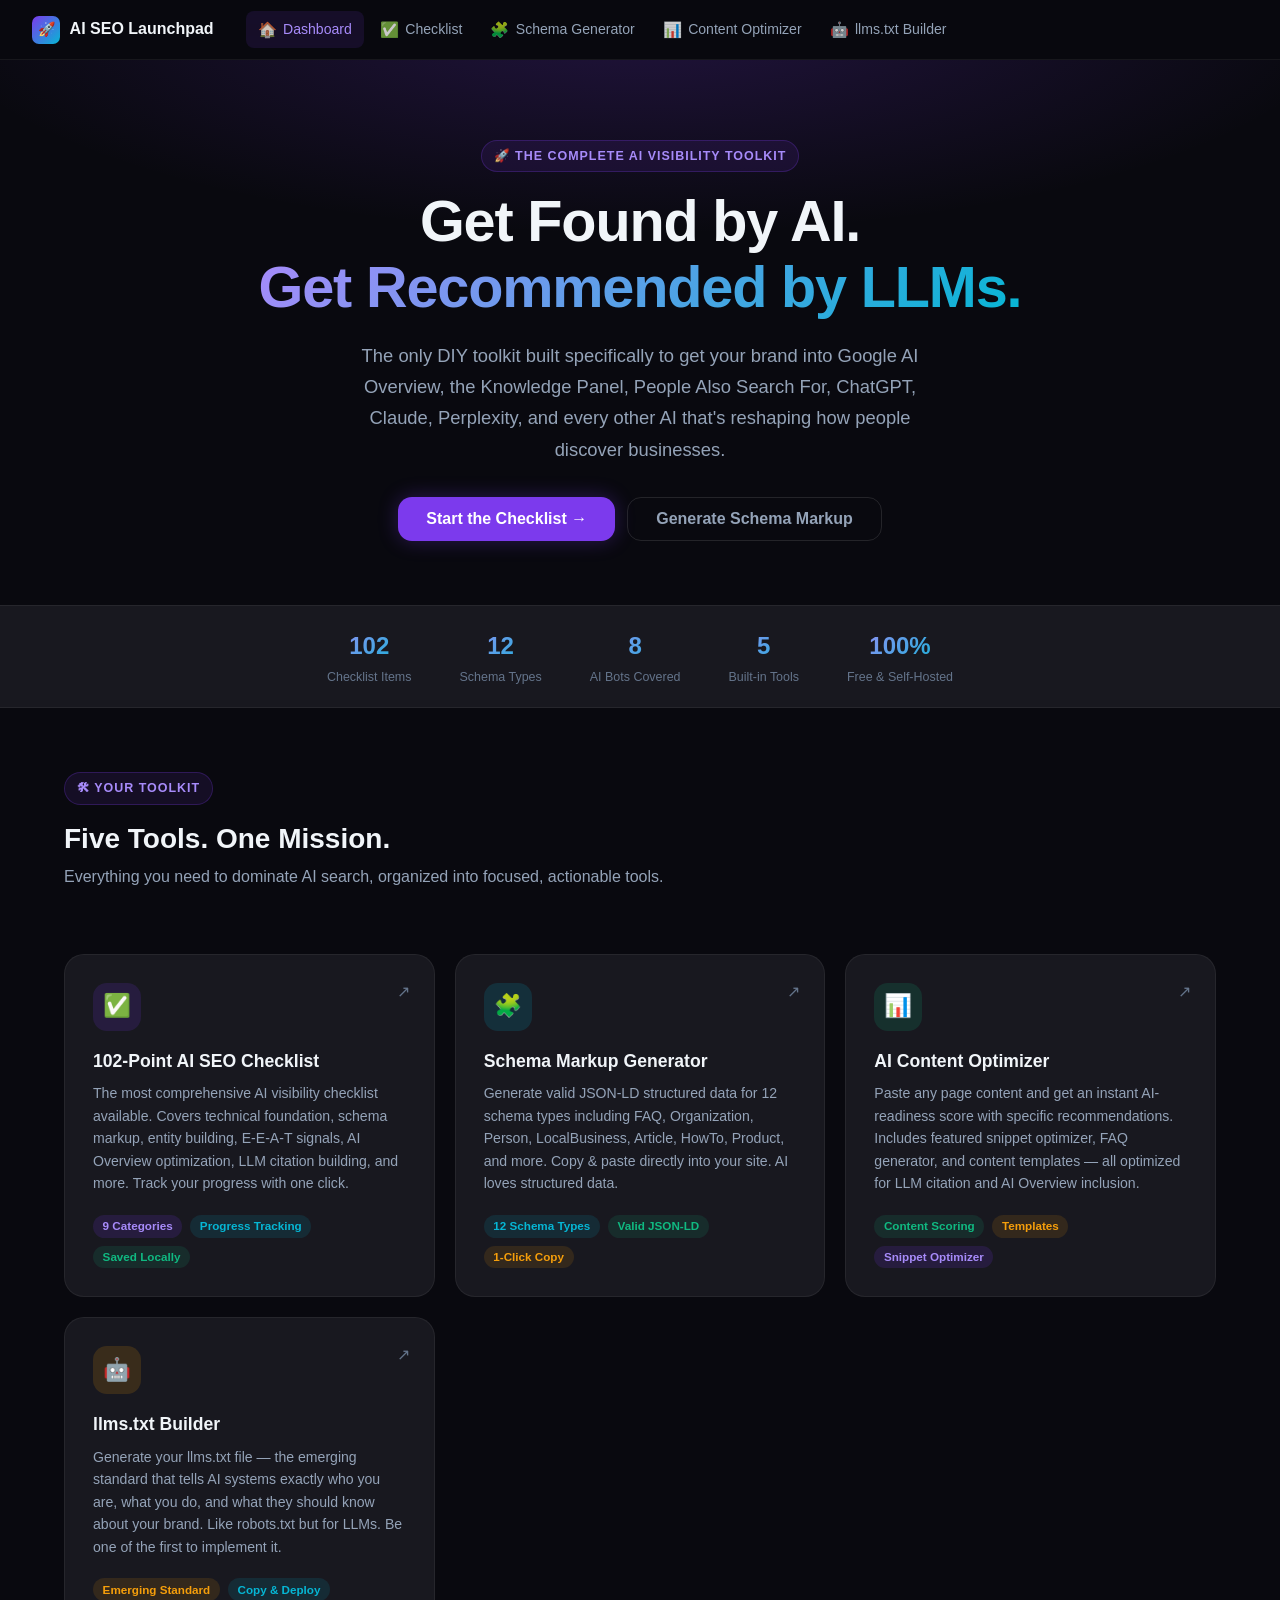
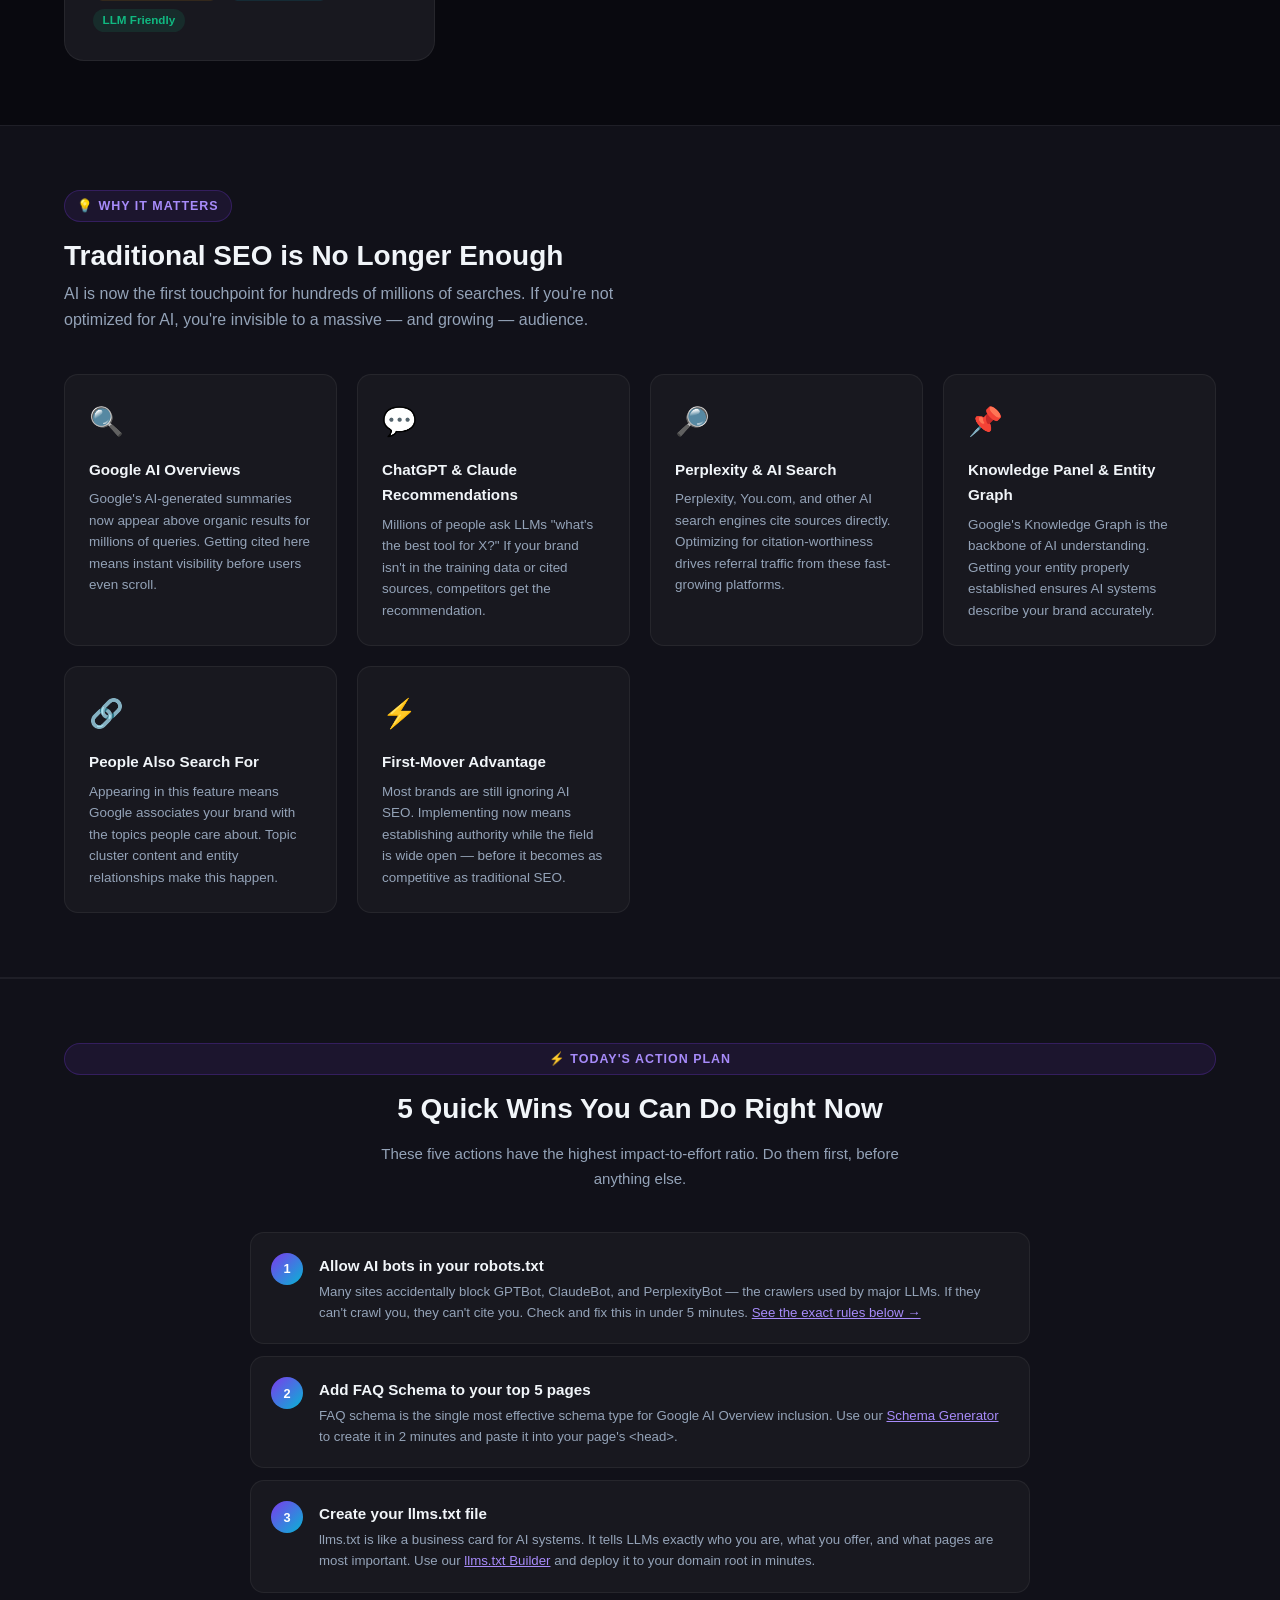
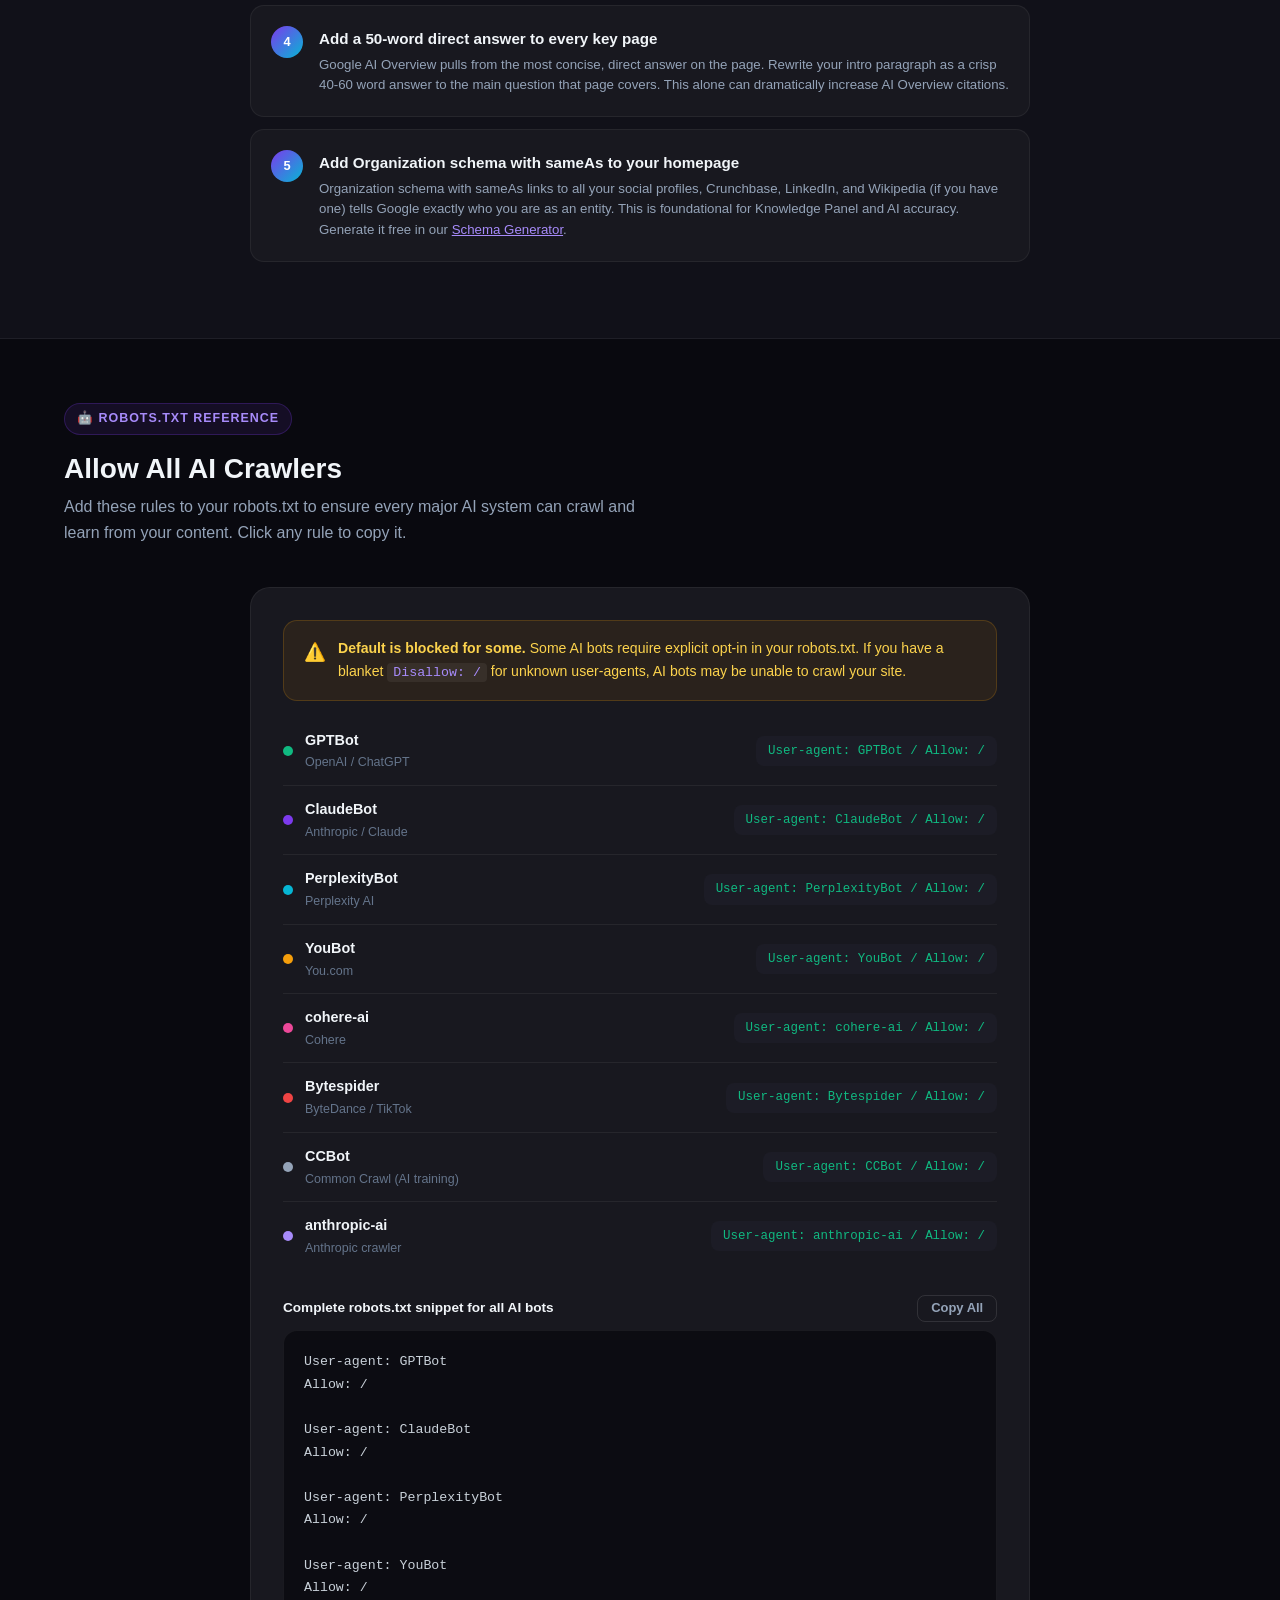
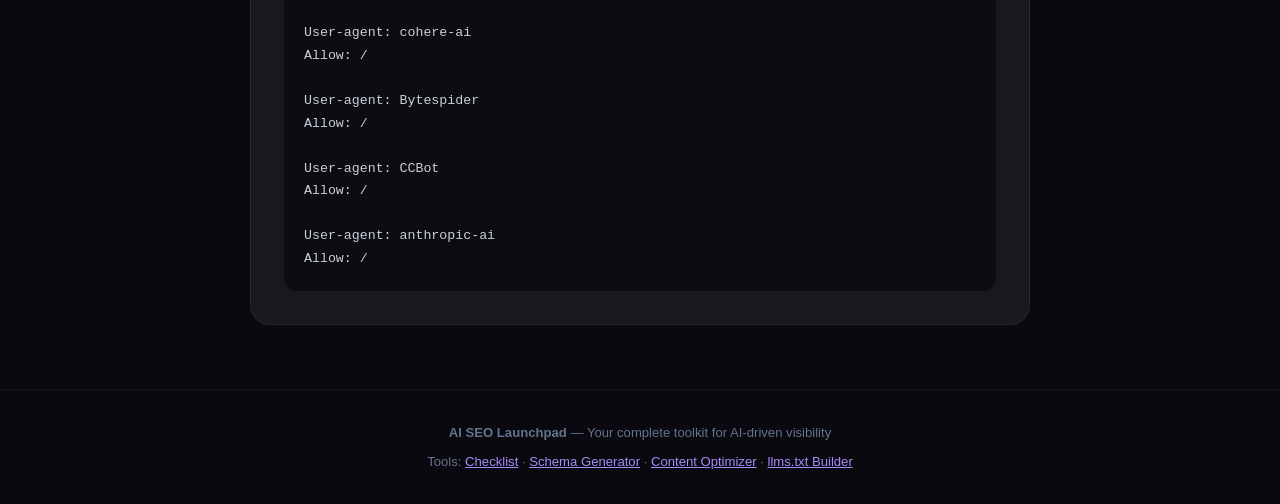
==== index.html @ 627148c7 "feat: build complete AI SEO Launchpad product Five self-contained tools for AI search visibility:  -" ====
<!DOCTYPE html>
<html lang="en">
<head>
<meta charset="UTF-8">
<meta name="viewport" content="width=device-width, initial-scale=1.0">
<title>AI SEO Launchpad — Get Found by AI. Get Recommended by LLMs.</title>
<meta name="description" content="The complete DIY toolkit to get found in Google AI Overview, Knowledge Panel, People Also Search For, and recommended by ChatGPT, Claude, Perplexity & more.">
<link rel="stylesheet" href="assets/css/style.css">
<style>
/* ── Hero ───────────────────────────────── */
.hero {
  padding: 5rem 0 4rem;
  position: relative;
  overflow: hidden;
}
.hero::before {
  content: '';
  position: absolute; inset: 0;
  background: radial-gradient(ellipse 80% 60% at 50% -10%, rgba(124,58,237,0.22) 0%, transparent 70%);
  pointer-events: none;
}
.hero-inner { position: relative; text-align: center; max-width: 860px; margin: 0 auto; }
.hero-title {
  font-size: clamp(2.2rem, 5vw, 3.6rem);
  font-weight: 800; line-height: 1.15;
  letter-spacing: -0.02em;
  margin-bottom: 1.2rem;
}
.hero-sub {
  font-size: 1.15rem; color: var(--text-3);
  max-width: 600px; margin: 0 auto 2rem;
  line-height: 1.7;
}
.hero-actions { display: flex; gap: 0.75rem; justify-content: center; flex-wrap: wrap; }

/* ── Stats bar ──────────────────────────── */
.stats-bar {
  background: var(--bg-3);
  border-top: 1px solid var(--border);
  border-bottom: 1px solid var(--border);
  padding: 1.25rem 0;
}
.stats-bar-inner {
  display: flex; align-items: center; justify-content: center;
  gap: 3rem; flex-wrap: wrap;
}
.stat-item { text-align: center; }
.stat-item-num {
  font-size: 1.5rem; font-weight: 700;
  background: linear-gradient(135deg, var(--primary-light), var(--cyan));
  -webkit-background-clip: text; -webkit-text-fill-color: transparent; background-clip: text;
}
.stat-item-label { font-size: 0.78rem; color: var(--text-4); margin-top: 0.1rem; }

/* ── Module cards ───────────────────────── */
.module-card {
  background: var(--bg-3);
  border: 1px solid var(--border);
  border-radius: var(--r-xl);
  padding: 1.75rem;
  text-decoration: none;
  color: inherit;
  display: flex; flex-direction: column;
  transition: var(--transition);
  position: relative; overflow: hidden;
}
.module-card::before {
  content: '';
  position: absolute; top: 0; left: 0; right: 0;
  height: 3px;
  background: var(--card-gradient, linear-gradient(90deg, var(--primary), var(--cyan)));
  opacity: 0;
  transition: var(--transition);
}
.module-card:hover { border-color: var(--border-2); box-shadow: var(--shadow-lg); transform: translateY(-3px); }
.module-card:hover::before { opacity: 1; }
.module-icon {
  width: 48px; height: 48px;
  border-radius: var(--r-lg);
  display: flex; align-items: center; justify-content: center;
  font-size: 1.4rem;
  margin-bottom: 1rem;
}
.module-title { font-size: 1.1rem; font-weight: 700; margin-bottom: 0.4rem; }
.module-desc { font-size: 0.88rem; color: var(--text-3); line-height: 1.6; flex: 1; }
.module-meta { display: flex; gap: 0.5rem; margin-top: 1.25rem; flex-wrap: wrap; }
.module-arrow {
  position: absolute; top: 1.5rem; right: 1.5rem;
  font-size: 1rem; color: var(--text-4);
  transition: var(--transition);
}
.module-card:hover .module-arrow { color: var(--primary-light); transform: translate(3px,-3px); }

/* ── Why AI SEO ─────────────────────────── */
.why-grid {
  display: grid;
  grid-template-columns: repeat(auto-fit, minmax(240px, 1fr));
  gap: 1.25rem;
  margin-top: 2rem;
}
.why-card {
  background: var(--bg-3);
  border: 1px solid var(--border);
  border-radius: var(--r-lg);
  padding: 1.5rem;
}
.why-icon { font-size: 1.75rem; margin-bottom: 0.75rem; }
.why-title { font-size: 0.95rem; font-weight: 700; margin-bottom: 0.4rem; }
.why-desc { font-size: 0.84rem; color: var(--text-3); line-height: 1.6; }

/* ── Quick wins ─────────────────────────── */
.quick-wins { background: var(--bg-2); border-top: 1px solid var(--border); border-bottom: 1px solid var(--border); padding: 4rem 0; }
.win-list { list-style: none; max-width: 780px; margin: 0 auto; }
.win-item {
  display: flex; align-items: flex-start; gap: 1rem;
  padding: 1.25rem;
  background: var(--bg-3);
  border: 1px solid var(--border);
  border-radius: var(--r-lg);
  margin-bottom: 0.75rem;
  transition: var(--transition);
}
.win-item:hover { border-color: var(--border-2); }
.win-num {
  width: 32px; height: 32px; flex-shrink: 0;
  background: linear-gradient(135deg, var(--primary), var(--cyan));
  border-radius: 50%;
  display: flex; align-items: center; justify-content: center;
  font-size: 0.8rem; font-weight: 700; color: #fff;
}
.win-title { font-size: 0.95rem; font-weight: 600; margin-bottom: 0.25rem; }
.win-desc { font-size: 0.83rem; color: var(--text-3); line-height: 1.55; }

/* ── AI Bots check ──────────────────────── */
.robots-check {
  background: var(--bg-3);
  border: 1px solid var(--border);
  border-radius: var(--r-xl);
  padding: 2rem;
  max-width: 780px; margin: 0 auto;
}
.bot-row {
  display: flex; align-items: center; justify-content: space-between;
  padding: 0.75rem 0;
  border-bottom: 1px solid var(--border);
  gap: 1rem; flex-wrap: wrap;
}
.bot-row:last-child { border-bottom: none; }
.bot-info { display: flex; align-items: center; gap: 0.75rem; }
.bot-dot { width: 10px; height: 10px; border-radius: 50%; flex-shrink: 0; }
.bot-name { font-size: 0.9rem; font-weight: 600; }
.bot-by   { font-size: 0.78rem; color: var(--text-4); }
.bot-rule {
  font-family: var(--mono); font-size: 0.78rem;
  background: var(--bg-input);
  padding: 0.3rem 0.75rem;
  border-radius: var(--r);
  color: var(--green);
  cursor: pointer;
  transition: var(--transition);
}
.bot-rule:hover { background: var(--bg-4); }
</style>
</head>
<body>

<!-- ── Nav ─────────────────────────────────── -->
<nav class="nav">
  <a href="index.html" class="nav-logo">
    <div class="nav-logo-icon">🚀</div>
    AI SEO Launchpad
  </a>
  <ul class="nav-links">
    <li><a href="index.html" class="active"><span class="icon">🏠</span> Dashboard</a></li>
    <li><a href="checklist.html"><span class="icon">✅</span> Checklist</a></li>
    <li><a href="schema-generator.html"><span class="icon">🧩</span> Schema Generator</a></li>
    <li><a href="content-optimizer.html"><span class="icon">📊</span> Content Optimizer</a></li>
    <li><a href="llms-txt.html"><span class="icon">🤖</span> llms.txt Builder</a></li>
  </ul>
</nav>

<!-- ── Hero ────────────────────────────────── -->
<section class="hero">
  <div class="container hero-inner">
    <div class="eyebrow">🚀 The Complete AI Visibility Toolkit</div>
    <h1 class="hero-title">
      Get Found by AI.<br>
      <span class="grad-text">Get Recommended by LLMs.</span>
    </h1>
    <p class="hero-sub">
      The only DIY toolkit built specifically to get your brand into Google AI Overview, the Knowledge Panel, People Also Search For, ChatGPT, Claude, Perplexity, and every other AI that's reshaping how people discover businesses.
    </p>
    <div class="hero-actions">
      <a href="checklist.html" class="btn btn-primary btn-lg">Start the Checklist →</a>
      <a href="schema-generator.html" class="btn btn-outline btn-lg">Generate Schema Markup</a>
    </div>
  </div>
</section>

<!-- ── Stats bar ────────────────────────────── -->
<div class="stats-bar">
  <div class="container stats-bar-inner">
    <div class="stat-item">
      <div class="stat-item-num">102</div>
      <div class="stat-item-label">Checklist Items</div>
    </div>
    <div class="stat-item">
      <div class="stat-item-num">12</div>
      <div class="stat-item-label">Schema Types</div>
    </div>
    <div class="stat-item">
      <div class="stat-item-num">8</div>
      <div class="stat-item-label">AI Bots Covered</div>
    </div>
    <div class="stat-item">
      <div class="stat-item-num">5</div>
      <div class="stat-item-label">Built-in Tools</div>
    </div>
    <div class="stat-item">
      <div class="stat-item-num">100%</div>
      <div class="stat-item-label">Free & Self-Hosted</div>
    </div>
  </div>
</div>

<!-- ── Tools Grid ───────────────────────────── -->
<section class="section">
  <div class="container">
    <div class="section-head">
      <div>
        <div class="eyebrow">🛠 Your Toolkit</div>
        <h2 class="section-title">Five Tools. One Mission.</h2>
        <p class="section-sub">Everything you need to dominate AI search, organized into focused, actionable tools.</p>
      </div>
    </div>

    <div class="card-grid" style="grid-template-columns: repeat(auto-fill, minmax(320px, 1fr));">

      <a href="checklist.html" class="module-card" style="--card-gradient: linear-gradient(90deg,#7c3aed,#06b6d4)">
        <span class="module-arrow">↗</span>
        <div class="module-icon" style="background:rgba(124,58,237,0.15)">✅</div>
        <div class="module-title">102-Point AI SEO Checklist</div>
        <div class="module-desc">The most comprehensive AI visibility checklist available. Covers technical foundation, schema markup, entity building, E-E-A-T signals, AI Overview optimization, LLM citation building, and more. Track your progress with one click.</div>
        <div class="module-meta">
          <span class="badge badge-purple">9 Categories</span>
          <span class="badge badge-cyan">Progress Tracking</span>
          <span class="badge badge-green">Saved Locally</span>
        </div>
      </a>

      <a href="schema-generator.html" class="module-card" style="--card-gradient: linear-gradient(90deg,#06b6d4,#10b981)">
        <span class="module-arrow">↗</span>
        <div class="module-icon" style="background:rgba(6,182,212,0.15)">🧩</div>
        <div class="module-title">Schema Markup Generator</div>
        <div class="module-desc">Generate valid JSON-LD structured data for 12 schema types including FAQ, Organization, Person, LocalBusiness, Article, HowTo, Product, and more. Copy & paste directly into your site. AI loves structured data.</div>
        <div class="module-meta">
          <span class="badge badge-cyan">12 Schema Types</span>
          <span class="badge badge-green">Valid JSON-LD</span>
          <span class="badge badge-amber">1-Click Copy</span>
        </div>
      </a>

      <a href="content-optimizer.html" class="module-card" style="--card-gradient: linear-gradient(90deg,#10b981,#f59e0b)">
        <span class="module-arrow">↗</span>
        <div class="module-icon" style="background:rgba(16,185,129,0.15)">📊</div>
        <div class="module-title">AI Content Optimizer</div>
        <div class="module-desc">Paste any page content and get an instant AI-readiness score with specific recommendations. Includes featured snippet optimizer, FAQ generator, and content templates — all optimized for LLM citation and AI Overview inclusion.</div>
        <div class="module-meta">
          <span class="badge badge-green">Content Scoring</span>
          <span class="badge badge-amber">Templates</span>
          <span class="badge badge-purple">Snippet Optimizer</span>
        </div>
      </a>

      <a href="llms-txt.html" class="module-card" style="--card-gradient: linear-gradient(90deg,#f59e0b,#ec4899)">
        <span class="module-arrow">↗</span>
        <div class="module-icon" style="background:rgba(245,158,11,0.15)">🤖</div>
        <div class="module-title">llms.txt Builder</div>
        <div class="module-desc">Generate your llms.txt file — the emerging standard that tells AI systems exactly who you are, what you do, and what they should know about your brand. Like robots.txt but for LLMs. Be one of the first to implement it.</div>
        <div class="module-meta">
          <span class="badge badge-amber">Emerging Standard</span>
          <span class="badge badge-cyan">Copy & Deploy</span>
          <span class="badge badge-green">LLM Friendly</span>
        </div>
      </a>

    </div>
  </div>
</section>

<!-- ── Why AI SEO ────────────────────────────── -->
<section class="section" style="background: var(--bg-2); border-top:1px solid var(--border); border-bottom:1px solid var(--border);">
  <div class="container">
    <div class="eyebrow">💡 Why It Matters</div>
    <h2 class="section-title">Traditional SEO is No Longer Enough</h2>
    <p class="section-sub">AI is now the first touchpoint for hundreds of millions of searches. If you're not optimized for AI, you're invisible to a massive — and growing — audience.</p>
    <div class="why-grid">
      <div class="why-card">
        <div class="why-icon">🔍</div>
        <div class="why-title">Google AI Overviews</div>
        <div class="why-desc">Google's AI-generated summaries now appear above organic results for millions of queries. Getting cited here means instant visibility before users even scroll.</div>
      </div>
      <div class="why-card">
        <div class="why-icon">💬</div>
        <div class="why-title">ChatGPT & Claude Recommendations</div>
        <div class="why-desc">Millions of people ask LLMs "what's the best tool for X?" If your brand isn't in the training data or cited sources, competitors get the recommendation.</div>
      </div>
      <div class="why-card">
        <div class="why-icon">🔎</div>
        <div class="why-title">Perplexity & AI Search</div>
        <div class="why-desc">Perplexity, You.com, and other AI search engines cite sources directly. Optimizing for citation-worthiness drives referral traffic from these fast-growing platforms.</div>
      </div>
      <div class="why-card">
        <div class="why-icon">📌</div>
        <div class="why-title">Knowledge Panel & Entity Graph</div>
        <div class="why-desc">Google's Knowledge Graph is the backbone of AI understanding. Getting your entity properly established ensures AI systems describe your brand accurately.</div>
      </div>
      <div class="why-card">
        <div class="why-icon">🔗</div>
        <div class="why-title">People Also Search For</div>
        <div class="why-desc">Appearing in this feature means Google associates your brand with the topics people care about. Topic cluster content and entity relationships make this happen.</div>
      </div>
      <div class="why-card">
        <div class="why-icon">⚡</div>
        <div class="why-title">First-Mover Advantage</div>
        <div class="why-desc">Most brands are still ignoring AI SEO. Implementing now means establishing authority while the field is wide open — before it becomes as competitive as traditional SEO.</div>
      </div>
    </div>
  </div>
</section>

<!-- ── Quick Wins ────────────────────────────── -->
<section class="quick-wins">
  <div class="container">
    <div class="eyebrow" style="display:block; text-align:center; margin:0 auto 1rem;">⚡ Today's Action Plan</div>
    <h2 class="section-title text-center mb-2">5 Quick Wins You Can Do Right Now</h2>
    <p class="text-muted text-center mb-3" style="max-width:540px;margin:0 auto 2.5rem;">These five actions have the highest impact-to-effort ratio. Do them first, before anything else.</p>
    <ul class="win-list">
      <li class="win-item">
        <div class="win-num">1</div>
        <div>
          <div class="win-title">Allow AI bots in your robots.txt</div>
          <div class="win-desc">Many sites accidentally block GPTBot, ClaudeBot, and PerplexityBot — the crawlers used by major LLMs. If they can't crawl you, they can't cite you. Check and fix this in under 5 minutes. <a href="#robots" style="color:var(--primary-light)">See the exact rules below →</a></div>
        </div>
      </li>
      <li class="win-item">
        <div class="win-num">2</div>
        <div>
          <div class="win-title">Add FAQ Schema to your top 5 pages</div>
          <div class="win-desc">FAQ schema is the single most effective schema type for Google AI Overview inclusion. Use our <a href="schema-generator.html" style="color:var(--primary-light)">Schema Generator</a> to create it in 2 minutes and paste it into your page's &lt;head&gt;.</div>
        </div>
      </li>
      <li class="win-item">
        <div class="win-num">3</div>
        <div>
          <div class="win-title">Create your llms.txt file</div>
          <div class="win-desc">llms.txt is like a business card for AI systems. It tells LLMs exactly who you are, what you offer, and what pages are most important. Use our <a href="llms-txt.html" style="color:var(--primary-light)">llms.txt Builder</a> and deploy it to your domain root in minutes.</div>
        </div>
      </li>
      <li class="win-item">
        <div class="win-num">4</div>
        <div>
          <div class="win-title">Add a 50-word direct answer to every key page</div>
          <div class="win-desc">Google AI Overview pulls from the most concise, direct answer on the page. Rewrite your intro paragraph as a crisp 40-60 word answer to the main question that page covers. This alone can dramatically increase AI Overview citations.</div>
        </div>
      </li>
      <li class="win-item">
        <div class="win-num">5</div>
        <div>
          <div class="win-title">Add Organization schema with sameAs to your homepage</div>
          <div class="win-desc">Organization schema with sameAs links to all your social profiles, Crunchbase, LinkedIn, and Wikipedia (if you have one) tells Google exactly who you are as an entity. This is foundational for Knowledge Panel and AI accuracy. Generate it free in our <a href="schema-generator.html" style="color:var(--primary-light)">Schema Generator</a>.</div>
        </div>
      </li>
    </ul>
  </div>
</section>

<!-- ── AI Bot Reference ──────────────────────── -->
<section class="section" id="robots">
  <div class="container">
    <div class="eyebrow">🤖 robots.txt Reference</div>
    <h2 class="section-title">Allow All AI Crawlers</h2>
    <p class="section-sub">Add these rules to your robots.txt to ensure every major AI system can crawl and learn from your content. Click any rule to copy it.</p>

    <div class="robots-check">
      <div class="alert alert-warn">
        <div class="alert-icon">⚠️</div>
        <div><strong>Default is blocked for some.</strong> Some AI bots require explicit opt-in in your robots.txt. If you have a blanket <code>Disallow: /</code> for unknown user-agents, AI bots may be unable to crawl your site.</div>
      </div>

      <div id="botList">
        <!-- populated by JS -->
      </div>

      <div class="mt-3">
        <div class="flex-between mb-1">
          <span class="text-sm bold">Complete robots.txt snippet for all AI bots</span>
          <button class="btn btn-sm btn-outline copy-btn" onclick="copyRobots(this)">Copy All</button>
        </div>
        <pre id="robotsSnippet"></pre>
      </div>
    </div>
  </div>
</section>

<!-- ── Footer ────────────────────────────────── -->
<footer class="footer">
  <div class="container">
    <p class="mb-1"><strong>AI SEO Launchpad</strong> — Your complete toolkit for AI-driven visibility</p>
    <p>Tools: <a href="checklist.html" style="color:var(--primary-light)">Checklist</a> · <a href="schema-generator.html" style="color:var(--primary-light)">Schema Generator</a> · <a href="content-optimizer.html" style="color:var(--primary-light)">Content Optimizer</a> · <a href="llms-txt.html" style="color:var(--primary-light)">llms.txt Builder</a></p>
  </div>
</footer>

<script src="assets/js/app.js"></script>
<script>
const AI_BOTS = [
  { name: 'GPTBot',        by: 'OpenAI / ChatGPT',   color: '#10b981', agent: 'GPTBot' },
  { name: 'ClaudeBot',     by: 'Anthropic / Claude',  color: '#7c3aed', agent: 'ClaudeBot' },
  { name: 'PerplexityBot', by: 'Perplexity AI',       color: '#06b6d4', agent: 'PerplexityBot' },
  { name: 'YouBot',        by: 'You.com',             color: '#f59e0b', agent: 'YouBot' },
  { name: 'cohere-ai',     by: 'Cohere',              color: '#ec4899', agent: 'cohere-ai' },
  { name: 'Bytespider',    by: 'ByteDance / TikTok',  color: '#ef4444', agent: 'Bytespider' },
  { name: 'CCBot',         by: 'Common Crawl (AI training)', color: '#94a3b8', agent: 'CCBot' },
  { name: 'anthropic-ai',  by: 'Anthropic crawler',   color: '#a78bfa', agent: 'anthropic-ai' },
];

const list = document.getElementById('botList');
const snippet = document.getElementById('robotsSnippet');
let snippetText = '';

AI_BOTS.forEach(b => {
  const rule = `User-agent: ${b.agent}\nAllow: /`;
  snippetText += rule + '\n\n';
  const row = document.createElement('div');
  row.className = 'bot-row';
  row.innerHTML = `
    <div class="bot-info">
      <div class="bot-dot" style="background:${b.color}"></div>
      <div>
        <div class="bot-name">${b.name}</div>
        <div class="bot-by">${b.by}</div>
      </div>
    </div>
    <div class="bot-rule" onclick="copyText('${rule}', this)" title="Click to copy">User-agent: ${b.agent} / Allow: /</div>
  `;
  list.appendChild(row);
});

snippet.textContent = snippetText.trim();

function copyRobots(btn) {
  copyText(snippetText.trim(), btn);
}
</script>
</body>
</html>
---- assets/css/style.css ----
/* ============================================
   AI SEO Launchpad — Shared Styles
   ============================================ */

:root {
  --bg:          #09090f;
  --bg-2:        #111119;
  --bg-3:        #18181f;
  --bg-4:        #22222e;
  --bg-input:    #1c1c26;
  --border:      rgba(255,255,255,0.06);
  --border-2:    rgba(255,255,255,0.11);
  --border-act:  rgba(124,58,237,0.55);

  --primary:       #7c3aed;
  --primary-h:     #6d28d9;
  --primary-light: #a78bfa;
  --primary-glow:  rgba(124,58,237,0.18);

  --cyan:      #06b6d4;
  --cyan-h:    #0891b2;
  --green:     #10b981;
  --green-h:   #059669;
  --amber:     #f59e0b;
  --amber-h:   #d97706;
  --red:       #ef4444;
  --red-h:     #dc2626;
  --pink:      #ec4899;

  --text:   #f1f5f9;
  --text-2: #cbd5e1;
  --text-3: #94a3b8;
  --text-4: #64748b;

  --font: -apple-system, BlinkMacSystemFont, 'Segoe UI', Roboto, 'Helvetica Neue', Arial, sans-serif;
  --mono: 'SF Mono', 'Fira Code', 'Cascadia Code', Consolas, monospace;

  --r:    8px;
  --r-lg: 14px;
  --r-xl: 20px;

  --shadow:      0 4px 20px rgba(0,0,0,0.55);
  --shadow-lg:   0 8px 40px rgba(0,0,0,0.7);
  --glow:        0 0 40px rgba(124,58,237,0.12);
  --glow-cyan:   0 0 40px rgba(6,182,212,0.12);

  --transition: 0.18s ease;
  --nav-h: 60px;
}

*, *::before, *::after { box-sizing: border-box; margin: 0; padding: 0; }
html { scroll-behavior: smooth; -webkit-text-size-adjust: 100%; }

body {
  font-family: var(--font);
  background: var(--bg);
  color: var(--text);
  line-height: 1.65;
  font-size: 15px;
  min-height: 100vh;
  -webkit-font-smoothing: antialiased;
  -moz-osx-font-smoothing: grayscale;
}

/* ── Nav ─────────────────────────────────── */
.nav {
  position: sticky; top: 0; z-index: 100;
  height: var(--nav-h);
  background: rgba(9,9,15,0.92);
  backdrop-filter: blur(16px);
  border-bottom: 1px solid var(--border);
  display: flex; align-items: center;
  padding: 0 2rem;
  gap: 2rem;
}
.nav-logo {
  display: flex; align-items: center; gap: 0.6rem;
  font-weight: 700; font-size: 1rem; color: var(--text);
  text-decoration: none; flex-shrink: 0;
}
.nav-logo-icon {
  width: 28px; height: 28px;
  background: linear-gradient(135deg, var(--primary), var(--cyan));
  border-radius: 7px;
  display: flex; align-items: center; justify-content: center;
  font-size: 14px;
}
.nav-links {
  display: flex; gap: 0.25rem; align-items: center;
  list-style: none; flex: 1;
}
.nav-links a {
  display: flex; align-items: center; gap: 0.4rem;
  padding: 0.35rem 0.75rem;
  border-radius: var(--r);
  color: var(--text-3);
  text-decoration: none;
  font-size: 0.88rem; font-weight: 500;
  transition: var(--transition);
  white-space: nowrap;
}
.nav-links a:hover { color: var(--text); background: var(--bg-3); }
.nav-links a.active { color: var(--primary-light); background: rgba(124,58,237,0.12); }
.nav-links .icon { font-size: 0.95rem; opacity: 0.8; }

/* ── Container ───────────────────────────── */
.container { max-width: 1200px; margin: 0 auto; padding: 0 1.5rem; }
.container-sm { max-width: 860px; margin: 0 auto; padding: 0 1.5rem; }

/* ── Section ─────────────────────────────── */
.section { padding: 4rem 0; }
.section-sm { padding: 2rem 0; }
.section-title {
  font-size: 1.75rem; font-weight: 700; line-height: 1.25;
  margin-bottom: 0.5rem;
}
.section-sub {
  color: var(--text-3); font-size: 1rem;
  max-width: 600px;
  margin-bottom: 2.5rem;
}
.eyebrow {
  display: inline-flex; align-items: center; gap: 0.5rem;
  font-size: 0.78rem; font-weight: 600; letter-spacing: 0.08em;
  text-transform: uppercase;
  color: var(--primary-light);
  background: rgba(124,58,237,0.1);
  border: 1px solid rgba(124,58,237,0.25);
  padding: 0.3rem 0.75rem; border-radius: 100px;
  margin-bottom: 1rem;
}

/* ── Cards ───────────────────────────────── */
.card {
  background: var(--bg-3);
  border: 1px solid var(--border);
  border-radius: var(--r-lg);
  padding: 1.5rem;
  transition: var(--transition);
}
.card:hover { border-color: var(--border-2); box-shadow: var(--shadow); }
.card-grid {
  display: grid;
  grid-template-columns: repeat(auto-fill, minmax(280px, 1fr));
  gap: 1.25rem;
}

/* ── Buttons ─────────────────────────────── */
.btn {
  display: inline-flex; align-items: center; justify-content: center;
  gap: 0.5rem;
  padding: 0.6rem 1.25rem;
  border-radius: var(--r); border: none; cursor: pointer;
  font-family: var(--font); font-size: 0.88rem; font-weight: 600;
  text-decoration: none; white-space: nowrap;
  transition: var(--transition);
  line-height: 1;
}
.btn-primary {
  background: var(--primary);
  color: #fff;
  box-shadow: 0 0 20px rgba(124,58,237,0.3);
}
.btn-primary:hover { background: var(--primary-h); transform: translateY(-1px); }
.btn-cyan {
  background: var(--cyan);
  color: #fff;
  box-shadow: 0 0 20px rgba(6,182,212,0.25);
}
.btn-cyan:hover { background: var(--cyan-h); transform: translateY(-1px); }
.btn-outline {
  background: transparent;
  color: var(--text-3);
  border: 1px solid var(--border-2);
}
.btn-outline:hover { color: var(--text); border-color: var(--border-2); background: var(--bg-4); }
.btn-ghost { background: transparent; color: var(--text-3); padding: 0.5rem 0.75rem; }
.btn-ghost:hover { color: var(--text); background: var(--bg-3); }
.btn-sm { padding: 0.4rem 0.8rem; font-size: 0.81rem; }
.btn-lg { padding: 0.8rem 1.75rem; font-size: 1rem; border-radius: var(--r-lg); }
.btn-block { width: 100%; }

/* ── Badges ──────────────────────────────── */
.badge {
  display: inline-flex; align-items: center;
  padding: 0.2rem 0.6rem;
  border-radius: 100px;
  font-size: 0.73rem; font-weight: 600;
  line-height: 1.4;
}
.badge-purple { background: rgba(124,58,237,0.15); color: var(--primary-light); }
.badge-cyan   { background: rgba(6,182,212,0.12);  color: var(--cyan); }
.badge-green  { background: rgba(16,185,129,0.12); color: var(--green); }
.badge-amber  { background: rgba(245,158,11,0.12); color: var(--amber); }
.badge-red    { background: rgba(239,68,68,0.12);  color: var(--red); }
.badge-gray   { background: rgba(255,255,255,0.06); color: var(--text-3); }

/* ── Form elements ───────────────────────── */
label {
  display: block;
  font-size: 0.84rem; font-weight: 500;
  color: var(--text-2);
  margin-bottom: 0.4rem;
}
input[type="text"],
input[type="url"],
input[type="email"],
input[type="number"],
textarea,
select {
  width: 100%;
  background: var(--bg-input);
  border: 1px solid var(--border);
  border-radius: var(--r);
  padding: 0.6rem 0.85rem;
  color: var(--text);
  font-family: var(--font);
  font-size: 0.9rem;
  transition: var(--transition);
  outline: none;
  resize: vertical;
}
input:focus, textarea:focus, select:focus {
  border-color: var(--primary);
  box-shadow: 0 0 0 3px var(--primary-glow);
}
input::placeholder, textarea::placeholder { color: var(--text-4); }
select option { background: var(--bg-4); color: var(--text); }
.field { margin-bottom: 1rem; }
.field-row { display: grid; grid-template-columns: 1fr 1fr; gap: 1rem; }
.hint { font-size: 0.78rem; color: var(--text-4); margin-top: 0.3rem; }

/* ── Code blocks ─────────────────────────── */
pre, code {
  font-family: var(--mono);
  font-size: 0.83rem;
}
pre {
  background: #0c0c12;
  border: 1px solid var(--border);
  border-radius: var(--r-lg);
  padding: 1.25rem;
  overflow: auto;
  color: #c9d1d9;
  line-height: 1.7;
  tab-size: 2;
}
code {
  background: rgba(255,255,255,0.06);
  padding: 0.15em 0.45em;
  border-radius: 4px;
  color: var(--primary-light);
}

/* ── Progress bar ────────────────────────── */
.progress-wrap {
  background: var(--bg-4);
  border-radius: 100px;
  height: 8px; overflow: hidden;
}
.progress-fill {
  height: 100%;
  border-radius: 100px;
  background: linear-gradient(90deg, var(--primary), var(--cyan));
  transition: width 0.4s ease;
}

/* ── Divider ─────────────────────────────── */
.divider {
  border: none;
  border-top: 1px solid var(--border);
  margin: 2rem 0;
}

/* ── Tabs ────────────────────────────────── */
.tabs {
  display: flex; gap: 0.25rem;
  border-bottom: 1px solid var(--border);
  overflow-x: auto;
  margin-bottom: 2rem;
  padding-bottom: 0;
  scrollbar-width: none;
}
.tabs::-webkit-scrollbar { display: none; }
.tab-btn {
  display: flex; align-items: center; gap: 0.45rem;
  padding: 0.7rem 1rem;
  border: none; background: transparent; cursor: pointer;
  font-family: var(--font); font-size: 0.88rem; font-weight: 500;
  color: var(--text-3);
  border-bottom: 2px solid transparent;
  white-space: nowrap;
  transition: var(--transition);
  margin-bottom: -1px;
}
.tab-btn:hover { color: var(--text); }
.tab-btn.active {
  color: var(--primary-light);
  border-bottom-color: var(--primary);
}
.tab-panel { display: none; }
.tab-panel.active { display: block; }

/* ── Alert / Notice ──────────────────────── */
.alert {
  display: flex; gap: 0.75rem; align-items: flex-start;
  padding: 1rem 1.25rem;
  border-radius: var(--r-lg);
  font-size: 0.88rem;
  margin-bottom: 1rem;
}
.alert-icon { font-size: 1.1rem; flex-shrink: 0; margin-top: 1px; }
.alert-info    { background: rgba(6,182,212,0.08);  border: 1px solid rgba(6,182,212,0.2);  color: #67e8f9; }
.alert-success { background: rgba(16,185,129,0.08); border: 1px solid rgba(16,185,129,0.2); color: #6ee7b7; }
.alert-warn    { background: rgba(245,158,11,0.08); border: 1px solid rgba(245,158,11,0.2); color: #fcd34d; }

/* ── Util ────────────────────────────────── */
.flex { display: flex; }
.flex-center { display: flex; align-items: center; }
.flex-between { display: flex; align-items: center; justify-content: space-between; }
.gap-1 { gap: 0.5rem; }
.gap-2 { gap: 1rem; }
.gap-3 { gap: 1.5rem; }
.mt-1 { margin-top: 0.5rem; }
.mt-2 { margin-top: 1rem; }
.mt-3 { margin-top: 1.5rem; }
.mb-1 { margin-bottom: 0.5rem; }
.mb-2 { margin-bottom: 1rem; }
.mb-3 { margin-bottom: 1.5rem; }
.text-center { text-align: center; }
.text-muted { color: var(--text-3); }
.text-sm { font-size: 0.85rem; }
.text-xs { font-size: 0.78rem; }
.font-mono { font-family: var(--mono); }
.bold { font-weight: 600; }
.w-full { width: 100%; }
.hidden { display: none !important; }

/* ── Copy button feedback ────────────────── */
.copy-btn.copied { background: var(--green); color: #fff; }

/* ── Gradient text ───────────────────────── */
.grad-text {
  background: linear-gradient(135deg, var(--primary-light), var(--cyan));
  -webkit-background-clip: text;
  -webkit-text-fill-color: transparent;
  background-clip: text;
}

/* ── Footer ──────────────────────────────── */
.footer {
  border-top: 1px solid var(--border);
  padding: 2rem 0;
  text-align: center;
  color: var(--text-4);
  font-size: 0.82rem;
}

/* ── Responsive ──────────────────────────── */
@media (max-width: 768px) {
  .nav { padding: 0 1rem; gap: 0.75rem; }
  .nav-links { display: none; }
  .container, .container-sm { padding: 0 1rem; }
  .section { padding: 2.5rem 0; }
  .section-title { font-size: 1.4rem; }
  .card-grid { grid-template-columns: 1fr; }
  .field-row { grid-template-columns: 1fr; }
  .tabs { gap: 0; }
  .tab-btn { padding: 0.6rem 0.75rem; font-size: 0.82rem; }
}

/* ── Checkbox style ──────────────────────── */
.check-item {
  display: flex; align-items: flex-start; gap: 0.85rem;
  padding: 0.9rem 1rem;
  border-radius: var(--r);
  border: 1px solid var(--border);
  background: var(--bg-3);
  transition: var(--transition);
  cursor: pointer;
  margin-bottom: 0.5rem;
}
.check-item:hover { border-color: var(--border-2); background: var(--bg-4); }
.check-item.done { opacity: 0.55; }
.check-item.done .check-title { text-decoration: line-through; }

.check-box {
  width: 18px; height: 18px;
  border: 2px solid var(--border-2);
  border-radius: 5px;
  flex-shrink: 0;
  margin-top: 2px;
  display: flex; align-items: center; justify-content: center;
  transition: var(--transition);
  cursor: pointer;
}
.check-item.done .check-box {
  background: var(--green);
  border-color: var(--green);
  color: #fff;
}
.check-title { font-size: 0.9rem; font-weight: 600; color: var(--text); line-height: 1.3; }
.check-desc { font-size: 0.8rem; color: var(--text-3); margin-top: 0.2rem; line-height: 1.5; }
.check-meta { display: flex; gap: 0.4rem; flex-wrap: wrap; margin-top: 0.4rem; }

/* ── Score gauge ─────────────────────────── */
.score-circle {
  width: 120px; height: 120px;
  border-radius: 50%;
  background: conic-gradient(var(--primary) 0%, var(--cyan) var(--score-pct, 0%), var(--bg-4) var(--score-pct, 0%));
  display: flex; align-items: center; justify-content: center;
  position: relative;
}
.score-inner {
  width: 86px; height: 86px;
  background: var(--bg-3);
  border-radius: 50%;
  display: flex; flex-direction: column; align-items: center; justify-content: center;
}
.score-num { font-size: 1.6rem; font-weight: 700; line-height: 1; }
.score-label { font-size: 0.65rem; color: var(--text-4); font-weight: 500; }

/* ── Tag list ────────────────────────────── */
.tag-list { display: flex; flex-wrap: wrap; gap: 0.4rem; }
.tag {
  display: inline-flex; align-items: center;
  padding: 0.22rem 0.65rem;
  background: var(--bg-4);
  border: 1px solid var(--border);
  border-radius: 100px;
  font-size: 0.78rem; color: var(--text-3);
}

/* ── Stat blocks ─────────────────────────── */
.stat-grid {
  display: grid;
  grid-template-columns: repeat(auto-fit, minmax(140px, 1fr));
  gap: 1rem;
}
.stat-card {
  background: var(--bg-3);
  border: 1px solid var(--border);
  border-radius: var(--r-lg);
  padding: 1.25rem;
  text-align: center;
}
.stat-num { font-size: 2rem; font-weight: 700; line-height: 1; }
.stat-desc { font-size: 0.8rem; color: var(--text-3); margin-top: 0.25rem; }

/* ── Section header with action ──────────── */
.section-head {
  display: flex; align-items: flex-end; justify-content: space-between;
  margin-bottom: 1.5rem; gap: 1rem;
}
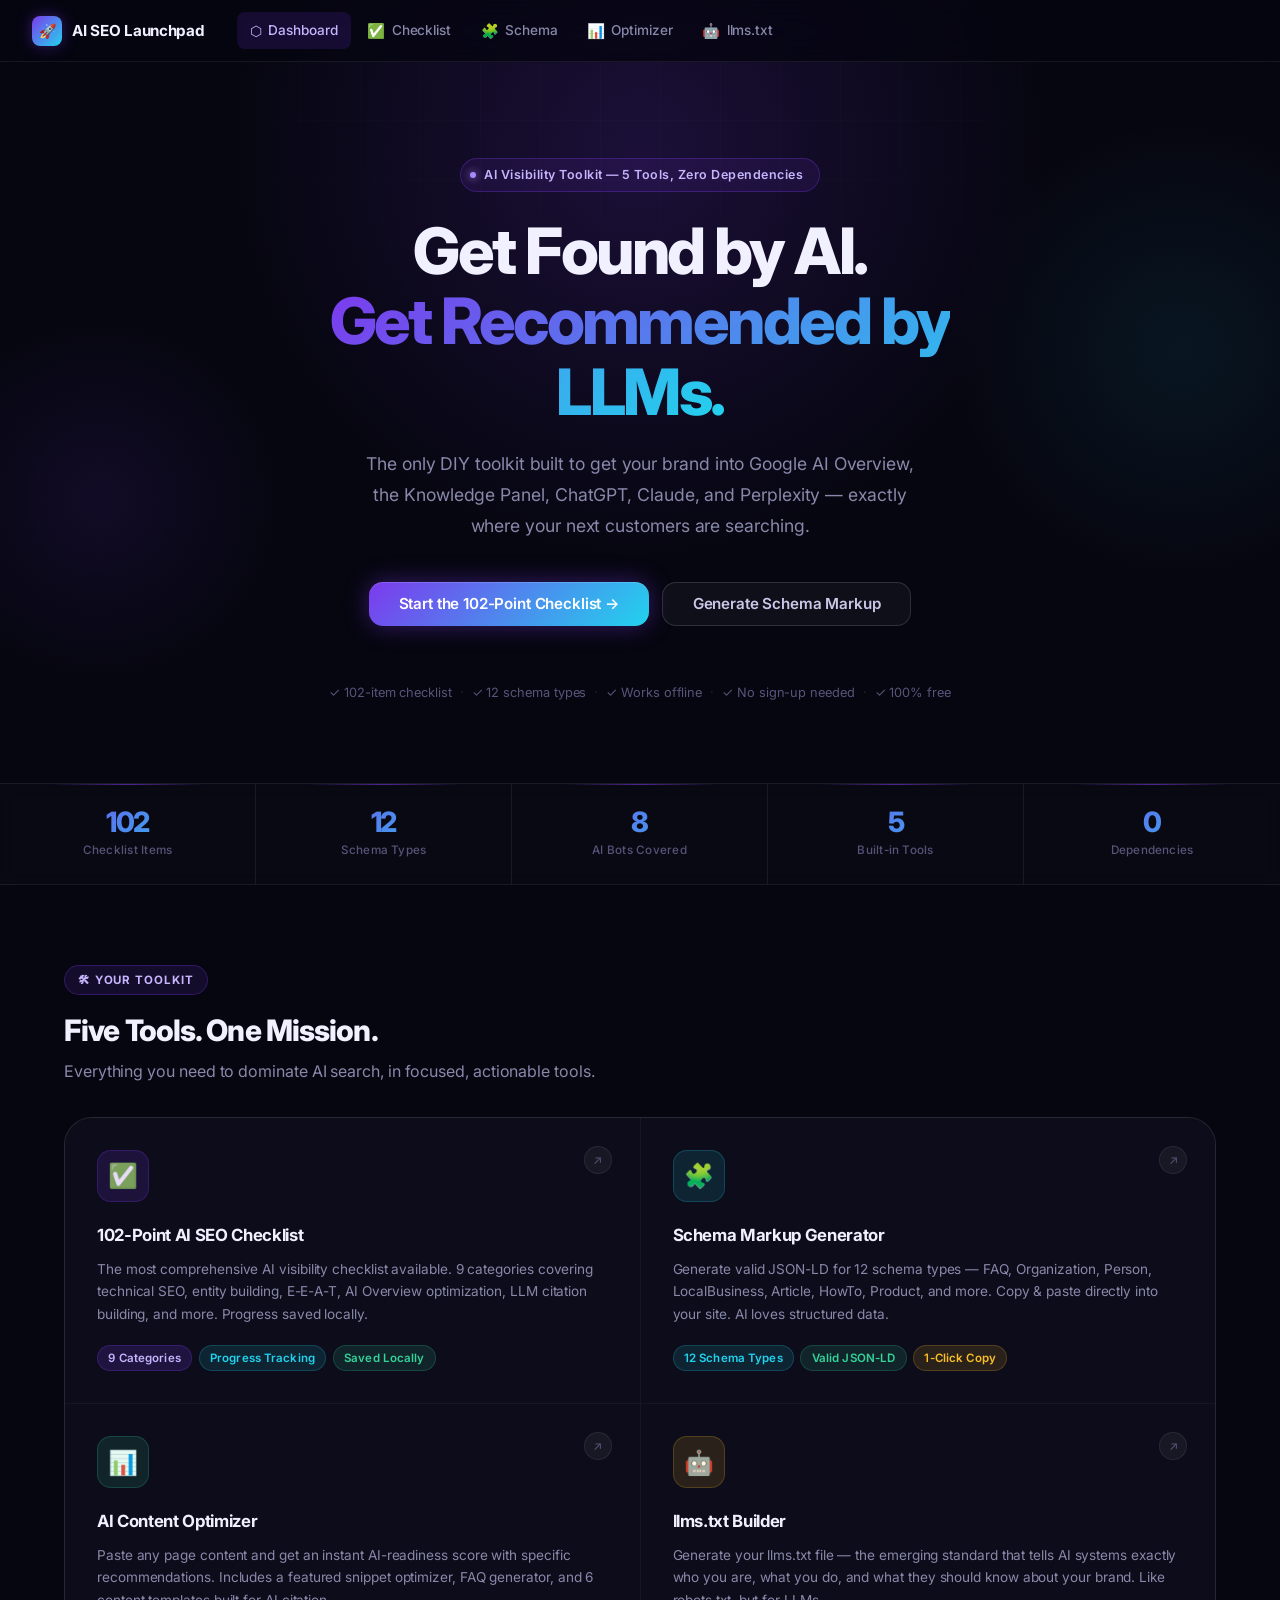
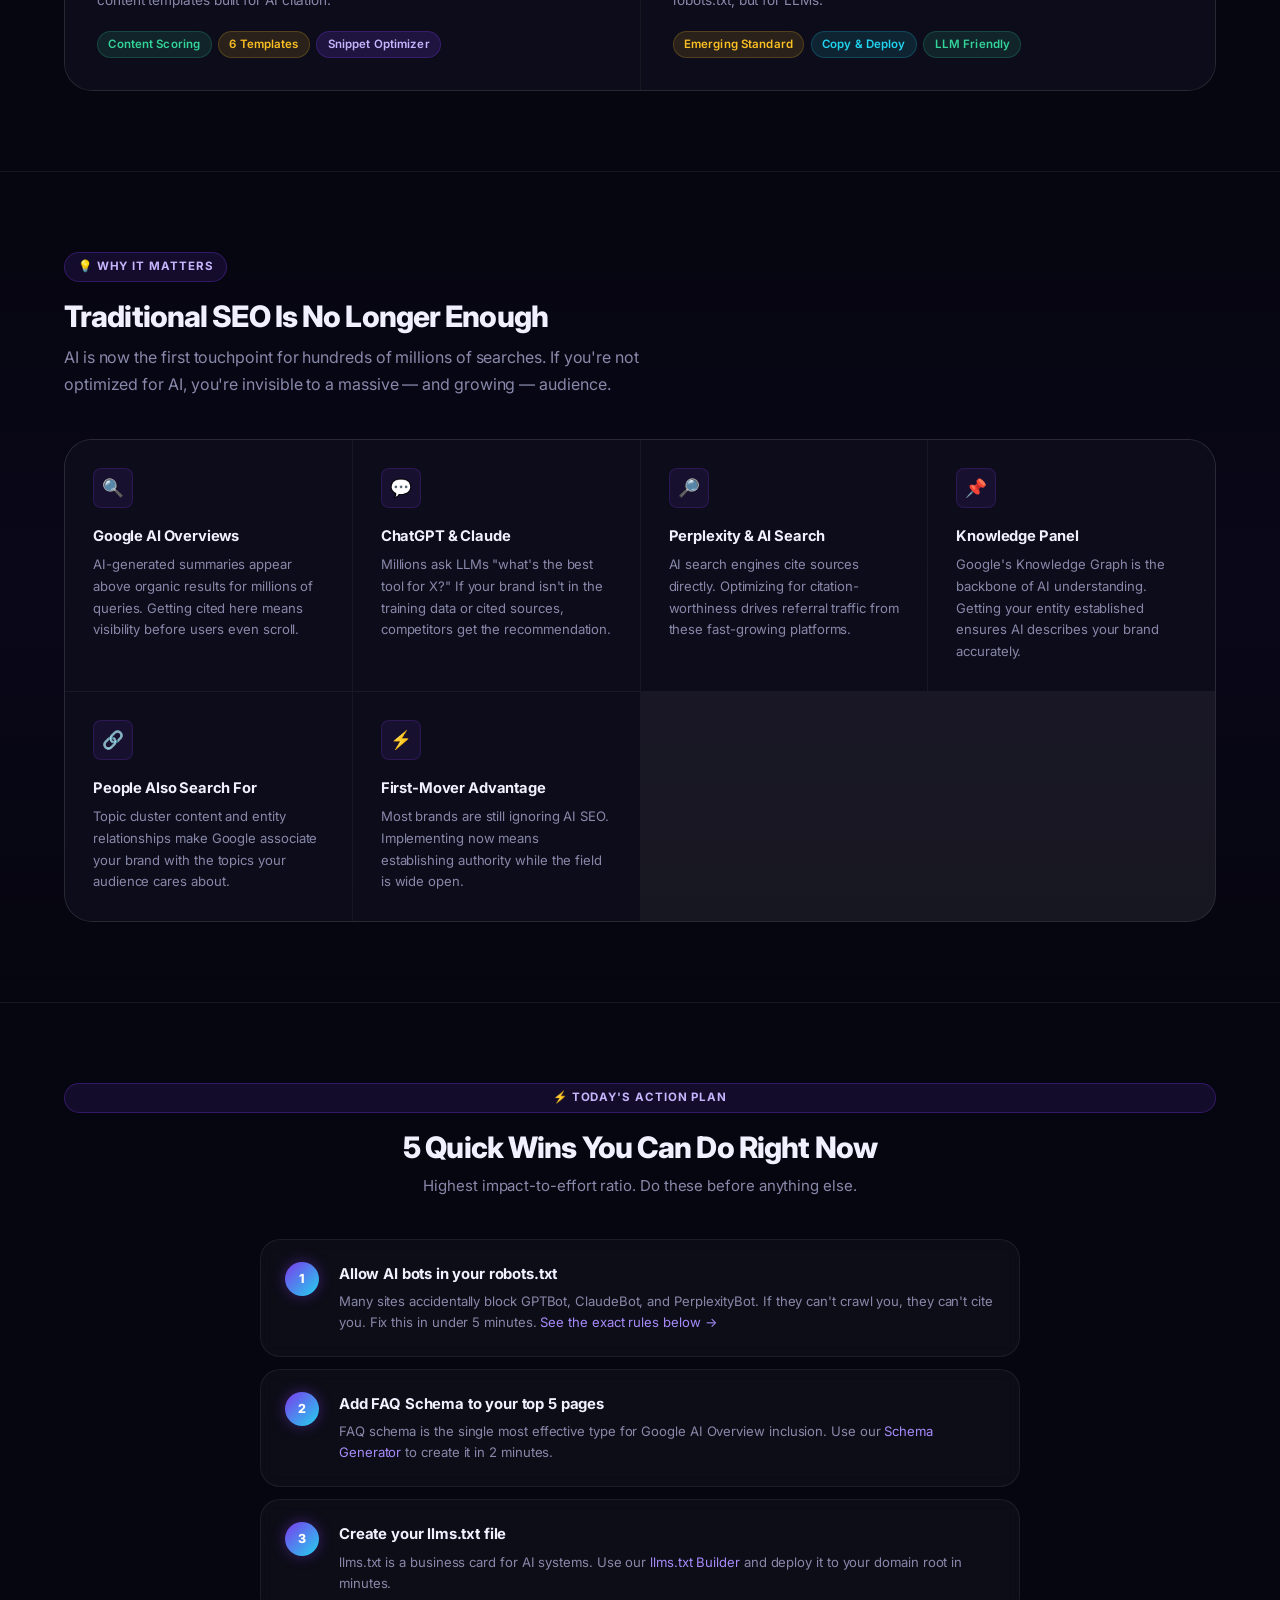
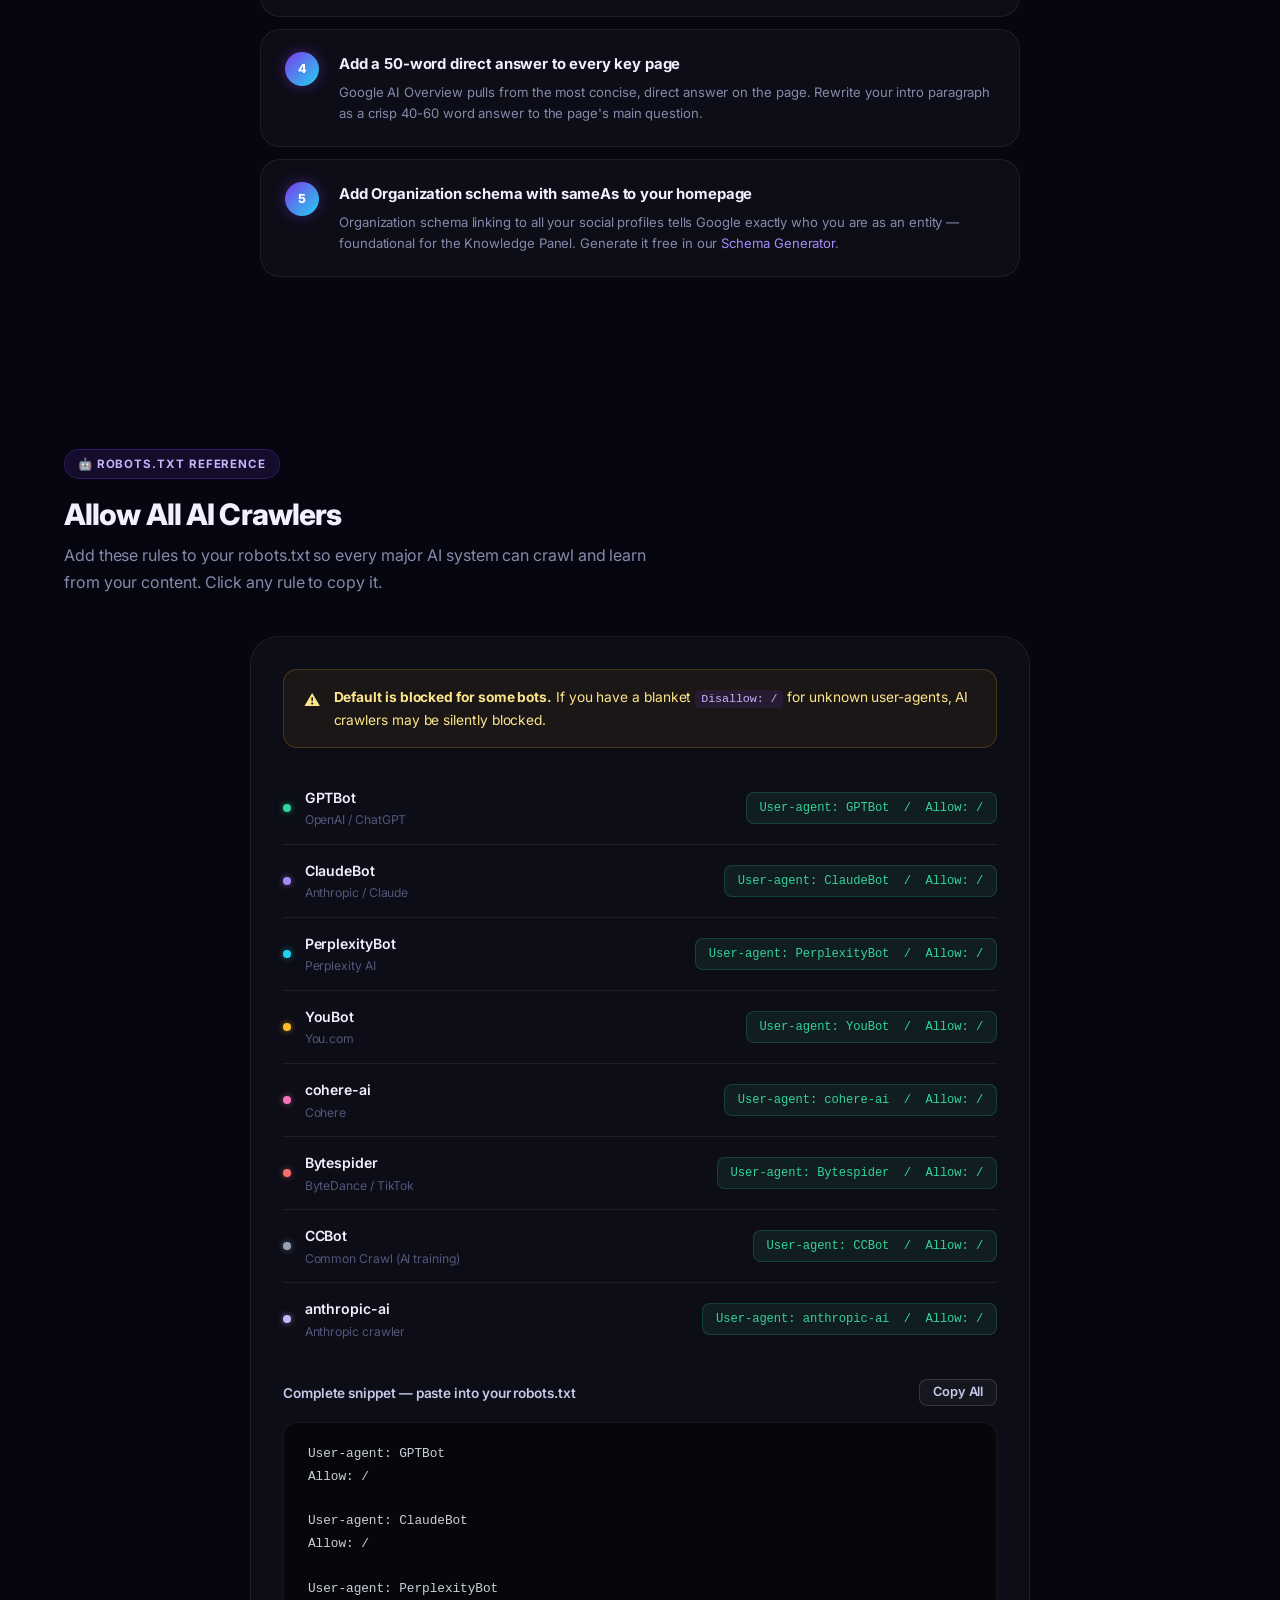
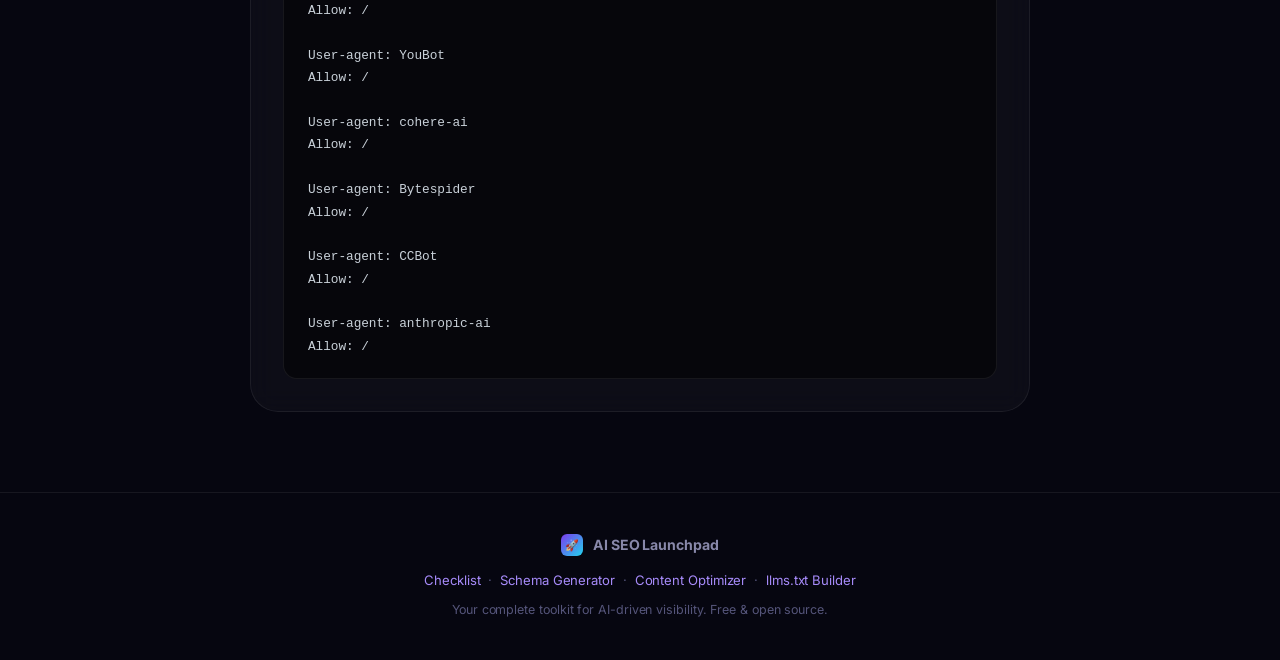
==== commit dad421d2: "design: complete visual overhaul — Inter font, glassmorphism, mesh hero - style.css: full rewrite wi" ====
--- a/index.html
+++ b/index.html
@@ -7,162 +7,319 @@
 <meta name="description" content="The complete DIY toolkit to get found in Google AI Overview, Knowledge Panel, People Also Search For, and recommended by ChatGPT, Claude, Perplexity & more.">
 <link rel="stylesheet" href="assets/css/style.css">
 <style>
-/* ── Hero ───────────────────────────────── */
-.hero {
-  padding: 5rem 0 4rem;
-  position: relative;
-  overflow: hidden;
-}
-.hero::before {
+/* ── Mesh background ────────────────────── */
+.page-bg {
+  position: fixed; inset: 0; z-index: -1; overflow: hidden;
+  background: var(--bg);
+}
+.page-bg::before {
+  content: '';
+  position: absolute; width: 900px; height: 900px;
+  top: -300px; left: 50%; transform: translateX(-50%);
+  background: radial-gradient(ellipse, rgba(124,58,237,0.18) 0%, transparent 65%);
+  pointer-events: none;
+}
+.page-bg::after {
   content: '';
   position: absolute; inset: 0;
-  background: radial-gradient(ellipse 80% 60% at 50% -10%, rgba(124,58,237,0.22) 0%, transparent 70%);
-  pointer-events: none;
-}
-.hero-inner { position: relative; text-align: center; max-width: 860px; margin: 0 auto; }
+  background-image:
+    linear-gradient(rgba(255,255,255,0.025) 1px, transparent 1px),
+    linear-gradient(90deg, rgba(255,255,255,0.025) 1px, transparent 1px);
+  background-size: 60px 60px;
+  mask-image: radial-gradient(ellipse 80% 60% at 50% 0%, black 0%, transparent 70%);
+  -webkit-mask-image: radial-gradient(ellipse 80% 60% at 50% 0%, black 0%, transparent 70%);
+}
+.orb-1 {
+  position: absolute; width: 500px; height: 500px;
+  border-radius: 50%;
+  background: radial-gradient(circle, rgba(34,211,238,0.08) 0%, transparent 65%);
+  top: 100px; right: -150px; pointer-events: none;
+}
+.orb-2 {
+  position: absolute; width: 400px; height: 400px;
+  border-radius: 50%;
+  background: radial-gradient(circle, rgba(124,58,237,0.1) 0%, transparent 65%);
+  bottom: 200px; left: -100px; pointer-events: none;
+}
+
+/* ── Hero ───────────────────────────────── */
+.hero { padding: 6rem 0 5rem; position: relative; }
+
+.hero-inner {
+  text-align: center; max-width: 820px;
+  margin: 0 auto; position: relative;
+}
+
+.hero-eyebrow {
+  display: inline-flex; align-items: center; gap: 0.5rem;
+  padding: 0.35rem 1rem 0.35rem 0.6rem;
+  background: rgba(124,58,237,0.1);
+  border: 1px solid rgba(124,58,237,0.3);
+  border-radius: 100px;
+  font-size: 0.78rem; font-weight: 600; letter-spacing: 0.04em;
+  color: var(--primary-xlight); margin-bottom: 1.5rem;
+}
+.hero-eyebrow-dot {
+  width: 6px; height: 6px; border-radius: 50%;
+  background: var(--primary-light);
+  animation: pulse 2s ease-in-out infinite;
+  box-shadow: 0 0 8px var(--primary-light);
+}
+@keyframes pulse {
+  0%,100% { opacity: 1; transform: scale(1); }
+  50%      { opacity: 0.5; transform: scale(0.85); }
+}
+
 .hero-title {
-  font-size: clamp(2.2rem, 5vw, 3.6rem);
-  font-weight: 800; line-height: 1.15;
-  letter-spacing: -0.02em;
-  margin-bottom: 1.2rem;
+  font-size: clamp(2.4rem, 5.5vw, 4rem);
+  font-weight: 800; line-height: 1.1;
+  letter-spacing: -0.04em;
+  margin-bottom: 1.4rem;
 }
 .hero-sub {
-  font-size: 1.15rem; color: var(--text-3);
-  max-width: 600px; margin: 0 auto 2rem;
-  line-height: 1.7;
-}
-.hero-actions { display: flex; gap: 0.75rem; justify-content: center; flex-wrap: wrap; }
-
-/* ── Stats bar ──────────────────────────── */
-.stats-bar {
-  background: var(--bg-3);
+  font-size: 1.1rem; color: var(--text-3);
+  max-width: 560px; margin: 0 auto 2.5rem;
+  line-height: 1.75;
+}
+.hero-actions {
+  display: flex; gap: 0.85rem;
+  justify-content: center; flex-wrap: wrap;
+  margin-bottom: 3.5rem;
+}
+
+/* ── Trust row ──────────────────────────── */
+.trust-row {
+  display: flex; align-items: center; justify-content: center;
+  gap: 0.5rem; flex-wrap: wrap;
+  font-size: 0.8rem; color: var(--text-4);
+}
+.trust-sep { color: var(--border-2); }
+
+/* ── Stats strip ────────────────────────── */
+.stats-strip {
+  display: grid;
+  grid-template-columns: repeat(5, 1fr);
   border-top: 1px solid var(--border);
   border-bottom: 1px solid var(--border);
-  padding: 1.25rem 0;
-}
-.stats-bar-inner {
+  background: rgba(255,255,255,0.015);
+  backdrop-filter: blur(8px);
+}
+.stat-cell {
+  padding: 1.5rem 1rem; text-align: center;
+  border-right: 1px solid var(--border);
+  position: relative; overflow: hidden;
+}
+.stat-cell:last-child { border-right: none; }
+.stat-cell::before {
+  content: '';
+  position: absolute; top: 0; left: 50%; transform: translateX(-50%);
+  width: 60%; height: 1px;
+  background: linear-gradient(90deg, transparent, var(--primary), transparent);
+  opacity: 0.6;
+}
+.stat-n {
+  font-size: 1.75rem; font-weight: 800; letter-spacing: -0.04em;
+  background: var(--grad-primary);
+  -webkit-background-clip: text; -webkit-text-fill-color: transparent;
+  background-clip: text; line-height: 1;
+}
+.stat-l {
+  font-size: 0.73rem; color: var(--text-4); margin-top: 0.3rem;
+  font-weight: 500; letter-spacing: 0.02em;
+}
+
+/* ── Tools grid ─────────────────────────── */
+.tools-section { padding: 5rem 0; }
+.tools-grid {
+  display: grid;
+  grid-template-columns: repeat(2, 1fr);
+  gap: 1px;
+  background: var(--border);
+  border: 1px solid var(--border);
+  border-radius: var(--r-2xl);
+  overflow: hidden;
+}
+.tool-card {
+  background: var(--bg-2);
+  padding: 2rem;
+  text-decoration: none; color: inherit;
+  display: flex; flex-direction: column;
+  position: relative; overflow: hidden;
+  transition: background var(--transition);
+}
+.tool-card:hover { background: var(--bg-3); }
+.tool-card::after {
+  content: '';
+  position: absolute; inset: 0;
+  background: var(--card-grad, var(--grad-primary));
+  opacity: 0;
+  transition: opacity 0.3s ease;
+  pointer-events: none;
+}
+.tool-card:hover::after { opacity: 0.04; }
+
+.tool-icon-wrap {
+  width: 52px; height: 52px;
+  border-radius: var(--r-lg);
   display: flex; align-items: center; justify-content: center;
-  gap: 3rem; flex-wrap: wrap;
-}
-.stat-item { text-align: center; }
-.stat-item-num {
-  font-size: 1.5rem; font-weight: 700;
-  background: linear-gradient(135deg, var(--primary-light), var(--cyan));
-  -webkit-background-clip: text; -webkit-text-fill-color: transparent; background-clip: text;
-}
-.stat-item-label { font-size: 0.78rem; color: var(--text-4); margin-top: 0.1rem; }
-
-/* ── Module cards ───────────────────────── */
-.module-card {
-  background: var(--bg-3);
+  font-size: 1.5rem;
+  margin-bottom: 1.25rem;
+  position: relative;
+}
+.tool-icon-wrap::before {
+  content: '';
+  position: absolute; inset: 0;
+  border-radius: inherit;
+  background: var(--icon-bg, rgba(124,58,237,0.15));
+  border: 1px solid var(--icon-border, rgba(124,58,237,0.25));
+}
+
+.tool-arrow {
+  position: absolute; top: 1.75rem; right: 1.75rem;
+  width: 28px; height: 28px;
+  background: rgba(255,255,255,0.05);
+  border: 1px solid var(--border);
+  border-radius: 50%;
+  display: flex; align-items: center; justify-content: center;
+  font-size: 0.75rem; color: var(--text-4);
+  transition: all var(--transition);
+}
+.tool-card:hover .tool-arrow {
+  background: var(--primary);
+  border-color: var(--primary);
+  color: #fff;
+  transform: translate(2px, -2px);
+}
+
+.tool-title {
+  font-size: 1.05rem; font-weight: 700;
+  letter-spacing: -0.02em; margin-bottom: 0.5rem;
+}
+.tool-desc {
+  font-size: 0.85rem; color: var(--text-3);
+  line-height: 1.65; flex: 1;
+}
+.tool-tags {
+  display: flex; gap: 0.4rem; flex-wrap: wrap; margin-top: 1.25rem;
+}
+
+/* ── Why section ────────────────────────── */
+.why-section {
+  padding: 5rem 0;
+  background: linear-gradient(180deg, transparent 0%, rgba(124,58,237,0.04) 50%, transparent 100%);
+  border-top: 1px solid var(--border); border-bottom: 1px solid var(--border);
+}
+.why-grid {
+  display: grid;
+  grid-template-columns: repeat(auto-fit, minmax(260px, 1fr));
+  gap: 1px;
+  background: var(--border);
+  border: 1px solid var(--border);
+  border-radius: var(--r-2xl);
+  overflow: hidden;
+  margin-top: 2.5rem;
+}
+.why-card {
+  background: var(--bg-2); padding: 1.75rem;
+  transition: background var(--transition);
+}
+.why-card:hover { background: var(--bg-3); }
+.why-icon {
+  width: 40px; height: 40px;
+  border-radius: var(--r);
+  background: rgba(124,58,237,0.1);
+  border: 1px solid rgba(124,58,237,0.2);
+  display: flex; align-items: center; justify-content: center;
+  font-size: 1.1rem; margin-bottom: 1rem;
+}
+.why-title { font-size: 0.92rem; font-weight: 700; margin-bottom: 0.4rem; letter-spacing: -0.01em; }
+.why-desc  { font-size: 0.82rem; color: var(--text-3); line-height: 1.65; }
+
+/* ── Quick wins ─────────────────────────── */
+.wins-section { padding: 5rem 0; }
+.wins-list { list-style: none; max-width: 760px; margin: 0 auto; }
+.win-item {
+  display: flex; align-items: flex-start; gap: 1.25rem;
+  padding: 1.4rem 1.5rem;
+  background: var(--bg-glass);
   border: 1px solid var(--border);
   border-radius: var(--r-xl);
-  padding: 1.75rem;
-  text-decoration: none;
-  color: inherit;
-  display: flex; flex-direction: column;
-  transition: var(--transition);
-  position: relative; overflow: hidden;
-}
-.module-card::before {
-  content: '';
-  position: absolute; top: 0; left: 0; right: 0;
-  height: 3px;
-  background: var(--card-gradient, linear-gradient(90deg, var(--primary), var(--cyan)));
-  opacity: 0;
-  transition: var(--transition);
-}
-.module-card:hover { border-color: var(--border-2); box-shadow: var(--shadow-lg); transform: translateY(-3px); }
-.module-card:hover::before { opacity: 1; }
-.module-icon {
-  width: 48px; height: 48px;
-  border-radius: var(--r-lg);
-  display: flex; align-items: center; justify-content: center;
-  font-size: 1.4rem;
-  margin-bottom: 1rem;
-}
-.module-title { font-size: 1.1rem; font-weight: 700; margin-bottom: 0.4rem; }
-.module-desc { font-size: 0.88rem; color: var(--text-3); line-height: 1.6; flex: 1; }
-.module-meta { display: flex; gap: 0.5rem; margin-top: 1.25rem; flex-wrap: wrap; }
-.module-arrow {
-  position: absolute; top: 1.5rem; right: 1.5rem;
-  font-size: 1rem; color: var(--text-4);
-  transition: var(--transition);
-}
-.module-card:hover .module-arrow { color: var(--primary-light); transform: translate(3px,-3px); }
-
-/* ── Why AI SEO ─────────────────────────── */
-.why-grid {
-  display: grid;
-  grid-template-columns: repeat(auto-fit, minmax(240px, 1fr));
-  gap: 1.25rem;
-  margin-top: 2rem;
-}
-.why-card {
-  background: var(--bg-3);
-  border: 1px solid var(--border);
-  border-radius: var(--r-lg);
-  padding: 1.5rem;
-}
-.why-icon { font-size: 1.75rem; margin-bottom: 0.75rem; }
-.why-title { font-size: 0.95rem; font-weight: 700; margin-bottom: 0.4rem; }
-.why-desc { font-size: 0.84rem; color: var(--text-3); line-height: 1.6; }
-
-/* ── Quick wins ─────────────────────────── */
-.quick-wins { background: var(--bg-2); border-top: 1px solid var(--border); border-bottom: 1px solid var(--border); padding: 4rem 0; }
-.win-list { list-style: none; max-width: 780px; margin: 0 auto; }
-.win-item {
-  display: flex; align-items: flex-start; gap: 1rem;
-  padding: 1.25rem;
-  background: var(--bg-3);
-  border: 1px solid var(--border);
-  border-radius: var(--r-lg);
   margin-bottom: 0.75rem;
-  transition: var(--transition);
-}
-.win-item:hover { border-color: var(--border-2); }
+  backdrop-filter: blur(8px);
+  transition: border-color var(--transition), background var(--transition);
+}
+.win-item:hover {
+  border-color: rgba(124,58,237,0.3);
+  background: rgba(124,58,237,0.04);
+}
 .win-num {
-  width: 32px; height: 32px; flex-shrink: 0;
-  background: linear-gradient(135deg, var(--primary), var(--cyan));
+  width: 34px; height: 34px; flex-shrink: 0;
+  background: var(--grad-primary);
   border-radius: 50%;
   display: flex; align-items: center; justify-content: center;
-  font-size: 0.8rem; font-weight: 700; color: #fff;
-}
-.win-title { font-size: 0.95rem; font-weight: 600; margin-bottom: 0.25rem; }
-.win-desc { font-size: 0.83rem; color: var(--text-3); line-height: 1.55; }
-
-/* ── AI Bots check ──────────────────────── */
-.robots-check {
-  background: var(--bg-3);
+  font-size: 0.78rem; font-weight: 800; color: #fff;
+  box-shadow: 0 0 14px rgba(124,58,237,0.4);
+}
+.win-title { font-size: 0.93rem; font-weight: 700; margin-bottom: 0.3rem; letter-spacing: -0.01em; }
+.win-desc  { font-size: 0.82rem; color: var(--text-3); line-height: 1.6; }
+.win-desc a { color: var(--primary-light); text-decoration: none; }
+.win-desc a:hover { color: var(--primary-xlight); text-decoration: underline; }
+
+/* ── Robots section ─────────────────────── */
+.robots-section { padding: 5rem 0; }
+.robots-card {
+  background: var(--bg-glass);
   border: 1px solid var(--border);
-  border-radius: var(--r-xl);
+  border-radius: var(--r-2xl);
   padding: 2rem;
   max-width: 780px; margin: 0 auto;
+  backdrop-filter: blur(12px);
 }
 .bot-row {
   display: flex; align-items: center; justify-content: space-between;
-  padding: 0.75rem 0;
-  border-bottom: 1px solid var(--border);
+  padding: 0.85rem 0; border-bottom: 1px solid var(--border);
   gap: 1rem; flex-wrap: wrap;
 }
 .bot-row:last-child { border-bottom: none; }
-.bot-info { display: flex; align-items: center; gap: 0.75rem; }
-.bot-dot { width: 10px; height: 10px; border-radius: 50%; flex-shrink: 0; }
-.bot-name { font-size: 0.9rem; font-weight: 600; }
-.bot-by   { font-size: 0.78rem; color: var(--text-4); }
+.bot-info { display: flex; align-items: center; gap: 0.85rem; }
+.bot-dot { width: 8px; height: 8px; border-radius: 50%; flex-shrink: 0; }
+.bot-name { font-size: 0.88rem; font-weight: 600; }
+.bot-by   { font-size: 0.76rem; color: var(--text-4); margin-top: 0.1rem; }
 .bot-rule {
-  font-family: var(--mono); font-size: 0.78rem;
-  background: var(--bg-input);
-  padding: 0.3rem 0.75rem;
-  border-radius: var(--r);
-  color: var(--green);
-  cursor: pointer;
-  transition: var(--transition);
-}
-.bot-rule:hover { background: var(--bg-4); }
+  font-family: var(--mono); font-size: 0.76rem;
+  background: rgba(52,211,153,0.08);
+  border: 1px solid rgba(52,211,153,0.2);
+  padding: 0.32rem 0.8rem; border-radius: var(--r);
+  color: var(--green); cursor: pointer;
+  transition: all var(--transition); white-space: nowrap;
+}
+.bot-rule:hover { background: rgba(52,211,153,0.15); }
+
+/* ── Responsive overrides ───────────────── */
+@media (max-width: 860px) {
+  .tools-grid { grid-template-columns: 1fr; }
+  .stats-strip { grid-template-columns: repeat(3,1fr); }
+  .stats-strip .stat-cell:nth-child(3) { border-right: none; }
+  .stats-strip .stat-cell:nth-child(4),
+  .stats-strip .stat-cell:nth-child(5) { border-top: 1px solid var(--border); }
+  .stats-strip .stat-cell:nth-child(5) { border-right: none; }
+}
+@media (max-width: 520px) {
+  .hero-title { font-size: 2.2rem; }
+  .stats-strip { grid-template-columns: repeat(2,1fr); }
+  .stat-cell { border-right: 1px solid var(--border) !important; border-top: none !important; }
+  .stat-cell:nth-child(2n) { border-right: none !important; }
+  .stat-cell:nth-child(n+3) { border-top: 1px solid var(--border) !important; }
+}
 </style>
 </head>
 <body>
+
+<!-- Background mesh -->
+<div class="page-bg">
+  <div class="orb-1"></div>
+  <div class="orb-2"></div>
+</div>
 
 <!-- ── Nav ─────────────────────────────────── -->
 <nav class="nav">
@@ -171,204 +328,199 @@
     AI SEO Launchpad
   </a>
   <ul class="nav-links">
-    <li><a href="index.html" class="active"><span class="icon">🏠</span> Dashboard</a></li>
+    <li><a href="index.html" class="active"><span class="icon">⬡</span> Dashboard</a></li>
     <li><a href="checklist.html"><span class="icon">✅</span> Checklist</a></li>
-    <li><a href="schema-generator.html"><span class="icon">🧩</span> Schema Generator</a></li>
-    <li><a href="content-optimizer.html"><span class="icon">📊</span> Content Optimizer</a></li>
-    <li><a href="llms-txt.html"><span class="icon">🤖</span> llms.txt Builder</a></li>
+    <li><a href="schema-generator.html"><span class="icon">🧩</span> Schema</a></li>
+    <li><a href="content-optimizer.html"><span class="icon">📊</span> Optimizer</a></li>
+    <li><a href="llms-txt.html"><span class="icon">🤖</span> llms.txt</a></li>
   </ul>
 </nav>
 
 <!-- ── Hero ────────────────────────────────── -->
 <section class="hero">
   <div class="container hero-inner">
-    <div class="eyebrow">🚀 The Complete AI Visibility Toolkit</div>
+    <div class="hero-eyebrow">
+      <span class="hero-eyebrow-dot"></span>
+      AI Visibility Toolkit — 5 Tools, Zero Dependencies
+    </div>
     <h1 class="hero-title">
       Get Found by AI.<br>
       <span class="grad-text">Get Recommended by LLMs.</span>
     </h1>
     <p class="hero-sub">
-      The only DIY toolkit built specifically to get your brand into Google AI Overview, the Knowledge Panel, People Also Search For, ChatGPT, Claude, Perplexity, and every other AI that's reshaping how people discover businesses.
+      The only DIY toolkit built to get your brand into Google AI Overview, the Knowledge Panel, ChatGPT, Claude, and Perplexity — exactly where your next customers are searching.
     </p>
     <div class="hero-actions">
-      <a href="checklist.html" class="btn btn-primary btn-lg">Start the Checklist →</a>
+      <a href="checklist.html" class="btn btn-primary btn-lg">Start the 102-Point Checklist →</a>
       <a href="schema-generator.html" class="btn btn-outline btn-lg">Generate Schema Markup</a>
+    </div>
+    <div class="trust-row">
+      <span>✓ 102-item checklist</span>
+      <span class="trust-sep">·</span>
+      <span>✓ 12 schema types</span>
+      <span class="trust-sep">·</span>
+      <span>✓ Works offline</span>
+      <span class="trust-sep">·</span>
+      <span>✓ No sign-up needed</span>
+      <span class="trust-sep">·</span>
+      <span>✓ 100% free</span>
     </div>
   </div>
 </section>
 
-<!-- ── Stats bar ────────────────────────────── -->
-<div class="stats-bar">
-  <div class="container stats-bar-inner">
-    <div class="stat-item">
-      <div class="stat-item-num">102</div>
-      <div class="stat-item-label">Checklist Items</div>
-    </div>
-    <div class="stat-item">
-      <div class="stat-item-num">12</div>
-      <div class="stat-item-label">Schema Types</div>
-    </div>
-    <div class="stat-item">
-      <div class="stat-item-num">8</div>
-      <div class="stat-item-label">AI Bots Covered</div>
-    </div>
-    <div class="stat-item">
-      <div class="stat-item-num">5</div>
-      <div class="stat-item-label">Built-in Tools</div>
-    </div>
-    <div class="stat-item">
-      <div class="stat-item-num">100%</div>
-      <div class="stat-item-label">Free & Self-Hosted</div>
-    </div>
-  </div>
+<!-- ── Stats strip ───────────────────────────── -->
+<div class="stats-strip">
+  <div class="stat-cell"><div class="stat-n">102</div><div class="stat-l">Checklist Items</div></div>
+  <div class="stat-cell"><div class="stat-n">12</div><div class="stat-l">Schema Types</div></div>
+  <div class="stat-cell"><div class="stat-n">8</div><div class="stat-l">AI Bots Covered</div></div>
+  <div class="stat-cell"><div class="stat-n">5</div><div class="stat-l">Built-in Tools</div></div>
+  <div class="stat-cell"><div class="stat-n">0</div><div class="stat-l">Dependencies</div></div>
 </div>
 
-<!-- ── Tools Grid ───────────────────────────── -->
-<section class="section">
+<!-- ── Tools grid ───────────────────────────── -->
+<section class="tools-section">
   <div class="container">
     <div class="section-head">
       <div>
         <div class="eyebrow">🛠 Your Toolkit</div>
         <h2 class="section-title">Five Tools. One Mission.</h2>
-        <p class="section-sub">Everything you need to dominate AI search, organized into focused, actionable tools.</p>
-      </div>
-    </div>
-
-    <div class="card-grid" style="grid-template-columns: repeat(auto-fill, minmax(320px, 1fr));">
-
-      <a href="checklist.html" class="module-card" style="--card-gradient: linear-gradient(90deg,#7c3aed,#06b6d4)">
-        <span class="module-arrow">↗</span>
-        <div class="module-icon" style="background:rgba(124,58,237,0.15)">✅</div>
-        <div class="module-title">102-Point AI SEO Checklist</div>
-        <div class="module-desc">The most comprehensive AI visibility checklist available. Covers technical foundation, schema markup, entity building, E-E-A-T signals, AI Overview optimization, LLM citation building, and more. Track your progress with one click.</div>
-        <div class="module-meta">
+        <p class="section-sub" style="margin-bottom:0">Everything you need to dominate AI search, in focused, actionable tools.</p>
+      </div>
+    </div>
+
+    <div class="tools-grid">
+      <a href="checklist.html" class="tool-card" style="--card-grad: linear-gradient(135deg,#7c3aed,#22d3ee)">
+        <div class="tool-arrow">↗</div>
+        <div class="tool-icon-wrap" style="--icon-bg:rgba(124,58,237,0.15);--icon-border:rgba(124,58,237,0.25)">✅</div>
+        <div class="tool-title">102-Point AI SEO Checklist</div>
+        <div class="tool-desc">The most comprehensive AI visibility checklist available. 9 categories covering technical SEO, entity building, E-E-A-T, AI Overview optimization, LLM citation building, and more. Progress saved locally.</div>
+        <div class="tool-tags">
           <span class="badge badge-purple">9 Categories</span>
           <span class="badge badge-cyan">Progress Tracking</span>
           <span class="badge badge-green">Saved Locally</span>
         </div>
       </a>
 
-      <a href="schema-generator.html" class="module-card" style="--card-gradient: linear-gradient(90deg,#06b6d4,#10b981)">
-        <span class="module-arrow">↗</span>
-        <div class="module-icon" style="background:rgba(6,182,212,0.15)">🧩</div>
-        <div class="module-title">Schema Markup Generator</div>
-        <div class="module-desc">Generate valid JSON-LD structured data for 12 schema types including FAQ, Organization, Person, LocalBusiness, Article, HowTo, Product, and more. Copy & paste directly into your site. AI loves structured data.</div>
-        <div class="module-meta">
+      <a href="schema-generator.html" class="tool-card" style="--card-grad: linear-gradient(135deg,#22d3ee,#34d399)">
+        <div class="tool-arrow">↗</div>
+        <div class="tool-icon-wrap" style="--icon-bg:rgba(34,211,238,0.12);--icon-border:rgba(34,211,238,0.2)">🧩</div>
+        <div class="tool-title">Schema Markup Generator</div>
+        <div class="tool-desc">Generate valid JSON-LD for 12 schema types — FAQ, Organization, Person, LocalBusiness, Article, HowTo, Product, and more. Copy & paste directly into your site. AI loves structured data.</div>
+        <div class="tool-tags">
           <span class="badge badge-cyan">12 Schema Types</span>
           <span class="badge badge-green">Valid JSON-LD</span>
           <span class="badge badge-amber">1-Click Copy</span>
         </div>
       </a>
 
-      <a href="content-optimizer.html" class="module-card" style="--card-gradient: linear-gradient(90deg,#10b981,#f59e0b)">
-        <span class="module-arrow">↗</span>
-        <div class="module-icon" style="background:rgba(16,185,129,0.15)">📊</div>
-        <div class="module-title">AI Content Optimizer</div>
-        <div class="module-desc">Paste any page content and get an instant AI-readiness score with specific recommendations. Includes featured snippet optimizer, FAQ generator, and content templates — all optimized for LLM citation and AI Overview inclusion.</div>
-        <div class="module-meta">
+      <a href="content-optimizer.html" class="tool-card" style="--card-grad: linear-gradient(135deg,#34d399,#fbbf24)">
+        <div class="tool-arrow">↗</div>
+        <div class="tool-icon-wrap" style="--icon-bg:rgba(52,211,153,0.12);--icon-border:rgba(52,211,153,0.2)">📊</div>
+        <div class="tool-title">AI Content Optimizer</div>
+        <div class="tool-desc">Paste any page content and get an instant AI-readiness score with specific recommendations. Includes a featured snippet optimizer, FAQ generator, and 6 content templates built for AI citation.</div>
+        <div class="tool-tags">
           <span class="badge badge-green">Content Scoring</span>
-          <span class="badge badge-amber">Templates</span>
+          <span class="badge badge-amber">6 Templates</span>
           <span class="badge badge-purple">Snippet Optimizer</span>
         </div>
       </a>
 
-      <a href="llms-txt.html" class="module-card" style="--card-gradient: linear-gradient(90deg,#f59e0b,#ec4899)">
-        <span class="module-arrow">↗</span>
-        <div class="module-icon" style="background:rgba(245,158,11,0.15)">🤖</div>
-        <div class="module-title">llms.txt Builder</div>
-        <div class="module-desc">Generate your llms.txt file — the emerging standard that tells AI systems exactly who you are, what you do, and what they should know about your brand. Like robots.txt but for LLMs. Be one of the first to implement it.</div>
-        <div class="module-meta">
+      <a href="llms-txt.html" class="tool-card" style="--card-grad: linear-gradient(135deg,#fbbf24,#f472b6)">
+        <div class="tool-arrow">↗</div>
+        <div class="tool-icon-wrap" style="--icon-bg:rgba(251,191,36,0.12);--icon-border:rgba(251,191,36,0.2)">🤖</div>
+        <div class="tool-title">llms.txt Builder</div>
+        <div class="tool-desc">Generate your llms.txt file — the emerging standard that tells AI systems exactly who you are, what you do, and what they should know about your brand. Like robots.txt, but for LLMs.</div>
+        <div class="tool-tags">
           <span class="badge badge-amber">Emerging Standard</span>
           <span class="badge badge-cyan">Copy & Deploy</span>
           <span class="badge badge-green">LLM Friendly</span>
         </div>
       </a>
-
     </div>
   </div>
 </section>
 
 <!-- ── Why AI SEO ────────────────────────────── -->
-<section class="section" style="background: var(--bg-2); border-top:1px solid var(--border); border-bottom:1px solid var(--border);">
+<section class="why-section">
   <div class="container">
     <div class="eyebrow">💡 Why It Matters</div>
-    <h2 class="section-title">Traditional SEO is No Longer Enough</h2>
+    <h2 class="section-title">Traditional SEO Is No Longer Enough</h2>
     <p class="section-sub">AI is now the first touchpoint for hundreds of millions of searches. If you're not optimized for AI, you're invisible to a massive — and growing — audience.</p>
     <div class="why-grid">
       <div class="why-card">
         <div class="why-icon">🔍</div>
         <div class="why-title">Google AI Overviews</div>
-        <div class="why-desc">Google's AI-generated summaries now appear above organic results for millions of queries. Getting cited here means instant visibility before users even scroll.</div>
+        <div class="why-desc">AI-generated summaries appear above organic results for millions of queries. Getting cited here means visibility before users even scroll.</div>
       </div>
       <div class="why-card">
         <div class="why-icon">💬</div>
-        <div class="why-title">ChatGPT & Claude Recommendations</div>
-        <div class="why-desc">Millions of people ask LLMs "what's the best tool for X?" If your brand isn't in the training data or cited sources, competitors get the recommendation.</div>
+        <div class="why-title">ChatGPT & Claude</div>
+        <div class="why-desc">Millions ask LLMs "what's the best tool for X?" If your brand isn't in the training data or cited sources, competitors get the recommendation.</div>
       </div>
       <div class="why-card">
         <div class="why-icon">🔎</div>
         <div class="why-title">Perplexity & AI Search</div>
-        <div class="why-desc">Perplexity, You.com, and other AI search engines cite sources directly. Optimizing for citation-worthiness drives referral traffic from these fast-growing platforms.</div>
+        <div class="why-desc">AI search engines cite sources directly. Optimizing for citation-worthiness drives referral traffic from these fast-growing platforms.</div>
       </div>
       <div class="why-card">
         <div class="why-icon">📌</div>
-        <div class="why-title">Knowledge Panel & Entity Graph</div>
-        <div class="why-desc">Google's Knowledge Graph is the backbone of AI understanding. Getting your entity properly established ensures AI systems describe your brand accurately.</div>
+        <div class="why-title">Knowledge Panel</div>
+        <div class="why-desc">Google's Knowledge Graph is the backbone of AI understanding. Getting your entity established ensures AI describes your brand accurately.</div>
       </div>
       <div class="why-card">
         <div class="why-icon">🔗</div>
         <div class="why-title">People Also Search For</div>
-        <div class="why-desc">Appearing in this feature means Google associates your brand with the topics people care about. Topic cluster content and entity relationships make this happen.</div>
+        <div class="why-desc">Topic cluster content and entity relationships make Google associate your brand with the topics your audience cares about.</div>
       </div>
       <div class="why-card">
         <div class="why-icon">⚡</div>
         <div class="why-title">First-Mover Advantage</div>
-        <div class="why-desc">Most brands are still ignoring AI SEO. Implementing now means establishing authority while the field is wide open — before it becomes as competitive as traditional SEO.</div>
+        <div class="why-desc">Most brands are still ignoring AI SEO. Implementing now means establishing authority while the field is wide open.</div>
       </div>
     </div>
   </div>
 </section>
 
 <!-- ── Quick Wins ────────────────────────────── -->
-<section class="quick-wins">
+<section class="wins-section">
   <div class="container">
-    <div class="eyebrow" style="display:block; text-align:center; margin:0 auto 1rem;">⚡ Today's Action Plan</div>
-    <h2 class="section-title text-center mb-2">5 Quick Wins You Can Do Right Now</h2>
-    <p class="text-muted text-center mb-3" style="max-width:540px;margin:0 auto 2.5rem;">These five actions have the highest impact-to-effort ratio. Do them first, before anything else.</p>
-    <ul class="win-list">
+    <div class="eyebrow" style="margin:0 auto 1.1rem;display:block;text-align:center;">⚡ Today's Action Plan</div>
+    <h2 class="section-title text-center mb-1">5 Quick Wins You Can Do Right Now</h2>
+    <p class="text-muted text-center" style="margin:0 auto 2.5rem;max-width:480px">Highest impact-to-effort ratio. Do these before anything else.</p>
+    <ul class="wins-list">
       <li class="win-item">
         <div class="win-num">1</div>
         <div>
           <div class="win-title">Allow AI bots in your robots.txt</div>
-          <div class="win-desc">Many sites accidentally block GPTBot, ClaudeBot, and PerplexityBot — the crawlers used by major LLMs. If they can't crawl you, they can't cite you. Check and fix this in under 5 minutes. <a href="#robots" style="color:var(--primary-light)">See the exact rules below →</a></div>
+          <div class="win-desc">Many sites accidentally block GPTBot, ClaudeBot, and PerplexityBot. If they can't crawl you, they can't cite you. Fix this in under 5 minutes. <a href="#robots">See the exact rules below →</a></div>
         </div>
       </li>
       <li class="win-item">
         <div class="win-num">2</div>
         <div>
           <div class="win-title">Add FAQ Schema to your top 5 pages</div>
-          <div class="win-desc">FAQ schema is the single most effective schema type for Google AI Overview inclusion. Use our <a href="schema-generator.html" style="color:var(--primary-light)">Schema Generator</a> to create it in 2 minutes and paste it into your page's &lt;head&gt;.</div>
+          <div class="win-desc">FAQ schema is the single most effective type for Google AI Overview inclusion. Use our <a href="schema-generator.html">Schema Generator</a> to create it in 2 minutes.</div>
         </div>
       </li>
       <li class="win-item">
         <div class="win-num">3</div>
         <div>
           <div class="win-title">Create your llms.txt file</div>
-          <div class="win-desc">llms.txt is like a business card for AI systems. It tells LLMs exactly who you are, what you offer, and what pages are most important. Use our <a href="llms-txt.html" style="color:var(--primary-light)">llms.txt Builder</a> and deploy it to your domain root in minutes.</div>
+          <div class="win-desc">llms.txt is a business card for AI systems. Use our <a href="llms-txt.html">llms.txt Builder</a> and deploy it to your domain root in minutes.</div>
         </div>
       </li>
       <li class="win-item">
         <div class="win-num">4</div>
         <div>
           <div class="win-title">Add a 50-word direct answer to every key page</div>
-          <div class="win-desc">Google AI Overview pulls from the most concise, direct answer on the page. Rewrite your intro paragraph as a crisp 40-60 word answer to the main question that page covers. This alone can dramatically increase AI Overview citations.</div>
+          <div class="win-desc">Google AI Overview pulls from the most concise, direct answer on the page. Rewrite your intro paragraph as a crisp 40-60 word answer to the page's main question.</div>
         </div>
       </li>
       <li class="win-item">
         <div class="win-num">5</div>
         <div>
           <div class="win-title">Add Organization schema with sameAs to your homepage</div>
-          <div class="win-desc">Organization schema with sameAs links to all your social profiles, Crunchbase, LinkedIn, and Wikipedia (if you have one) tells Google exactly who you are as an entity. This is foundational for Knowledge Panel and AI accuracy. Generate it free in our <a href="schema-generator.html" style="color:var(--primary-light)">Schema Generator</a>.</div>
+          <div class="win-desc">Organization schema linking to all your social profiles tells Google exactly who you are as an entity — foundational for the Knowledge Panel. Generate it free in our <a href="schema-generator.html">Schema Generator</a>.</div>
         </div>
       </li>
     </ul>
@@ -376,25 +528,21 @@
 </section>
 
 <!-- ── AI Bot Reference ──────────────────────── -->
-<section class="section" id="robots">
+<section class="robots-section" id="robots">
   <div class="container">
     <div class="eyebrow">🤖 robots.txt Reference</div>
     <h2 class="section-title">Allow All AI Crawlers</h2>
-    <p class="section-sub">Add these rules to your robots.txt to ensure every major AI system can crawl and learn from your content. Click any rule to copy it.</p>
-
-    <div class="robots-check">
-      <div class="alert alert-warn">
+    <p class="section-sub">Add these rules to your robots.txt so every major AI system can crawl and learn from your content. Click any rule to copy it.</p>
+
+    <div class="robots-card">
+      <div class="alert alert-warn" style="margin-bottom:1.5rem">
         <div class="alert-icon">⚠️</div>
-        <div><strong>Default is blocked for some.</strong> Some AI bots require explicit opt-in in your robots.txt. If you have a blanket <code>Disallow: /</code> for unknown user-agents, AI bots may be unable to crawl your site.</div>
-      </div>
-
-      <div id="botList">
-        <!-- populated by JS -->
-      </div>
-
+        <div><strong>Default is blocked for some bots.</strong> If you have a blanket <code>Disallow: /</code> for unknown user-agents, AI crawlers may be silently blocked.</div>
+      </div>
+      <div id="botList"></div>
       <div class="mt-3">
-        <div class="flex-between mb-1">
-          <span class="text-sm bold">Complete robots.txt snippet for all AI bots</span>
+        <div class="flex-between mb-2">
+          <span class="text-sm bold" style="color:var(--text-2)">Complete snippet — paste into your robots.txt</span>
           <button class="btn btn-sm btn-outline copy-btn" onclick="copyRobots(this)">Copy All</button>
         </div>
         <pre id="robotsSnippet"></pre>
@@ -406,26 +554,34 @@
 <!-- ── Footer ────────────────────────────────── -->
 <footer class="footer">
   <div class="container">
-    <p class="mb-1"><strong>AI SEO Launchpad</strong> — Your complete toolkit for AI-driven visibility</p>
-    <p>Tools: <a href="checklist.html" style="color:var(--primary-light)">Checklist</a> · <a href="schema-generator.html" style="color:var(--primary-light)">Schema Generator</a> · <a href="content-optimizer.html" style="color:var(--primary-light)">Content Optimizer</a> · <a href="llms-txt.html" style="color:var(--primary-light)">llms.txt Builder</a></p>
+    <div style="display:flex;align-items:center;justify-content:center;gap:0.6rem;margin-bottom:0.85rem;">
+      <div style="width:22px;height:22px;background:var(--grad-primary);border-radius:6px;display:flex;align-items:center;justify-content:center;font-size:11px;">🚀</div>
+      <strong style="color:var(--text-3);font-size:0.88rem;">AI SEO Launchpad</strong>
+    </div>
+    <p style="margin-bottom:0.5rem;">
+      <a href="checklist.html">Checklist</a> &nbsp;·&nbsp;
+      <a href="schema-generator.html">Schema Generator</a> &nbsp;·&nbsp;
+      <a href="content-optimizer.html">Content Optimizer</a> &nbsp;·&nbsp;
+      <a href="llms-txt.html">llms.txt Builder</a>
+    </p>
+    <p style="color:var(--text-4);font-size:0.78rem;margin-top:0.5rem;">Your complete toolkit for AI-driven visibility. Free &amp; open source.</p>
   </div>
 </footer>
 
 <script src="assets/js/app.js"></script>
 <script>
 const AI_BOTS = [
-  { name: 'GPTBot',        by: 'OpenAI / ChatGPT',   color: '#10b981', agent: 'GPTBot' },
-  { name: 'ClaudeBot',     by: 'Anthropic / Claude',  color: '#7c3aed', agent: 'ClaudeBot' },
-  { name: 'PerplexityBot', by: 'Perplexity AI',       color: '#06b6d4', agent: 'PerplexityBot' },
-  { name: 'YouBot',        by: 'You.com',             color: '#f59e0b', agent: 'YouBot' },
-  { name: 'cohere-ai',     by: 'Cohere',              color: '#ec4899', agent: 'cohere-ai' },
-  { name: 'Bytespider',    by: 'ByteDance / TikTok',  color: '#ef4444', agent: 'Bytespider' },
-  { name: 'CCBot',         by: 'Common Crawl (AI training)', color: '#94a3b8', agent: 'CCBot' },
-  { name: 'anthropic-ai',  by: 'Anthropic crawler',   color: '#a78bfa', agent: 'anthropic-ai' },
+  { name:'GPTBot',        by:'OpenAI / ChatGPT',         color:'#34d399', agent:'GPTBot' },
+  { name:'ClaudeBot',     by:'Anthropic / Claude',        color:'#a78bfa', agent:'ClaudeBot' },
+  { name:'PerplexityBot', by:'Perplexity AI',             color:'#22d3ee', agent:'PerplexityBot' },
+  { name:'YouBot',        by:'You.com',                   color:'#fbbf24', agent:'YouBot' },
+  { name:'cohere-ai',     by:'Cohere',                    color:'#f472b6', agent:'cohere-ai' },
+  { name:'Bytespider',    by:'ByteDance / TikTok',        color:'#f87171', agent:'Bytespider' },
+  { name:'CCBot',         by:'Common Crawl (AI training)',color:'#94a3b8', agent:'CCBot' },
+  { name:'anthropic-ai',  by:'Anthropic crawler',         color:'#c4b5fd', agent:'anthropic-ai' },
 ];
 
 const list = document.getElementById('botList');
-const snippet = document.getElementById('robotsSnippet');
 let snippetText = '';
 
 AI_BOTS.forEach(b => {
@@ -435,22 +591,17 @@
   row.className = 'bot-row';
   row.innerHTML = `
     <div class="bot-info">
-      <div class="bot-dot" style="background:${b.color}"></div>
-      <div>
-        <div class="bot-name">${b.name}</div>
-        <div class="bot-by">${b.by}</div>
-      </div>
-    </div>
-    <div class="bot-rule" onclick="copyText('${rule}', this)" title="Click to copy">User-agent: ${b.agent} / Allow: /</div>
-  `;
+      <div class="bot-dot" style="background:${b.color};box-shadow:0 0 6px ${b.color}88"></div>
+      <div><div class="bot-name">${b.name}</div><div class="bot-by">${b.by}</div></div>
+    </div>
+    <div class="bot-rule" onclick="copyText('${rule.replace(/'/g,"\\'")}', this)" title="Click to copy">
+      User-agent: ${b.agent} &nbsp;/&nbsp; Allow: /
+    </div>`;
   list.appendChild(row);
 });
 
-snippet.textContent = snippetText.trim();
-
-function copyRobots(btn) {
-  copyText(snippetText.trim(), btn);
-}
+document.getElementById('robotsSnippet').textContent = snippetText.trim();
+function copyRobots(btn) { copyText(snippetText.trim(), btn); }
 </script>
 </body>
 </html>
--- a/assets/css/style.css
+++ b/assets/css/style.css
@@ -1,51 +1,63 @@
 /* ============================================
-   AI SEO Launchpad — Shared Styles
+   AI SEO Launchpad — Design System v2
    ============================================ */
 
+@import url('https://fonts.googleapis.com/css2?family=Inter:wght@400;500;600;700;800&display=swap');
+
+/* ── Tokens ──────────────────────────────── */
 :root {
-  --bg:          #09090f;
-  --bg-2:        #111119;
-  --bg-3:        #18181f;
-  --bg-4:        #22222e;
-  --bg-input:    #1c1c26;
-  --border:      rgba(255,255,255,0.06);
-  --border-2:    rgba(255,255,255,0.11);
-  --border-act:  rgba(124,58,237,0.55);
-
-  --primary:       #7c3aed;
-  --primary-h:     #6d28d9;
-  --primary-light: #a78bfa;
-  --primary-glow:  rgba(124,58,237,0.18);
-
-  --cyan:      #06b6d4;
-  --cyan-h:    #0891b2;
-  --green:     #10b981;
-  --green-h:   #059669;
-  --amber:     #f59e0b;
-  --amber-h:   #d97706;
-  --red:       #ef4444;
-  --red-h:     #dc2626;
-  --pink:      #ec4899;
-
-  --text:   #f1f5f9;
-  --text-2: #cbd5e1;
-  --text-3: #94a3b8;
-  --text-4: #64748b;
-
-  --font: -apple-system, BlinkMacSystemFont, 'Segoe UI', Roboto, 'Helvetica Neue', Arial, sans-serif;
+  --bg:       #060610;
+  --bg-2:     #0c0c1a;
+  --bg-3:     #111124;
+  --bg-4:     #181830;
+  --bg-glass: rgba(255,255,255,0.03);
+  --bg-input: rgba(255,255,255,0.04);
+
+  --border:     rgba(255,255,255,0.07);
+  --border-2:   rgba(255,255,255,0.13);
+  --border-act: rgba(124,58,237,0.6);
+
+  --primary:        #7c3aed;
+  --primary-h:      #6d28d9;
+  --primary-light:  #a78bfa;
+  --primary-xlight: #c4b5fd;
+  --primary-glow:   rgba(124,58,237,0.25);
+
+  --cyan:      #22d3ee;
+  --cyan-h:    #06b6d4;
+  --green:     #34d399;
+  --green-h:   #10b981;
+  --amber:     #fbbf24;
+  --amber-h:   #f59e0b;
+  --red:       #f87171;
+  --red-h:     #ef4444;
+  --pink:      #f472b6;
+
+  --text:   #f0f0ff;
+  --text-2: #c8c8e8;
+  --text-3: #8888aa;
+  --text-4: #55557a;
+
+  --font: 'Inter', -apple-system, BlinkMacSystemFont, 'Segoe UI', sans-serif;
   --mono: 'SF Mono', 'Fira Code', 'Cascadia Code', Consolas, monospace;
 
   --r:    8px;
   --r-lg: 14px;
   --r-xl: 20px;
-
-  --shadow:      0 4px 20px rgba(0,0,0,0.55);
-  --shadow-lg:   0 8px 40px rgba(0,0,0,0.7);
-  --glow:        0 0 40px rgba(124,58,237,0.12);
-  --glow-cyan:   0 0 40px rgba(6,182,212,0.12);
+  --r-2xl: 28px;
+
+  --shadow:    0 4px 24px rgba(0,0,0,0.6);
+  --shadow-lg: 0 12px 48px rgba(0,0,0,0.75);
+  --glow-p:    0 0 50px rgba(124,58,237,0.2);
+  --glow-c:    0 0 50px rgba(34,211,238,0.15);
 
   --transition: 0.18s ease;
-  --nav-h: 60px;
+  --nav-h: 62px;
+
+  /* gradient shorthands */
+  --grad-primary: linear-gradient(135deg, var(--primary), var(--cyan));
+  --grad-warm:    linear-gradient(135deg, var(--amber), var(--pink));
+  --grad-green:   linear-gradient(135deg, var(--green), var(--cyan));
 }
 
 *, *::before, *::after { box-sizing: border-box; margin: 0; padding: 0; }
@@ -60,147 +72,178 @@
   min-height: 100vh;
   -webkit-font-smoothing: antialiased;
   -moz-osx-font-smoothing: grayscale;
+  letter-spacing: -0.005em;
 }
 
 /* ── Nav ─────────────────────────────────── */
 .nav {
-  position: sticky; top: 0; z-index: 100;
+  position: sticky; top: 0; z-index: 200;
   height: var(--nav-h);
-  background: rgba(9,9,15,0.92);
-  backdrop-filter: blur(16px);
+  display: flex; align-items: center;
+  padding: 0 2rem; gap: 2rem;
+  background: rgba(6,6,16,0.8);
+  backdrop-filter: blur(20px) saturate(1.5);
+  -webkit-backdrop-filter: blur(20px) saturate(1.5);
   border-bottom: 1px solid var(--border);
-  display: flex; align-items: center;
-  padding: 0 2rem;
-  gap: 2rem;
 }
 .nav-logo {
-  display: flex; align-items: center; gap: 0.6rem;
-  font-weight: 700; font-size: 1rem; color: var(--text);
-  text-decoration: none; flex-shrink: 0;
+  display: flex; align-items: center; gap: 0.65rem;
+  font-size: 0.95rem; font-weight: 700; letter-spacing: -0.02em;
+  color: var(--text); text-decoration: none; flex-shrink: 0;
 }
 .nav-logo-icon {
-  width: 28px; height: 28px;
-  background: linear-gradient(135deg, var(--primary), var(--cyan));
-  border-radius: 7px;
+  width: 30px; height: 30px;
+  background: var(--grad-primary);
+  border-radius: 8px;
   display: flex; align-items: center; justify-content: center;
   font-size: 14px;
+  box-shadow: 0 0 16px rgba(124,58,237,0.4);
 }
 .nav-links {
-  display: flex; gap: 0.25rem; align-items: center;
-  list-style: none; flex: 1;
-}
+  display: flex; gap: 0.15rem; align-items: center;
+  list-style: none; flex: 1; overflow-x: auto; scrollbar-width: none;
+}
+.nav-links::-webkit-scrollbar { display: none; }
 .nav-links a {
   display: flex; align-items: center; gap: 0.4rem;
-  padding: 0.35rem 0.75rem;
+  padding: 0.4rem 0.85rem;
   border-radius: var(--r);
-  color: var(--text-3);
-  text-decoration: none;
-  font-size: 0.88rem; font-weight: 500;
-  transition: var(--transition);
-  white-space: nowrap;
-}
-.nav-links a:hover { color: var(--text); background: var(--bg-3); }
-.nav-links a.active { color: var(--primary-light); background: rgba(124,58,237,0.12); }
-.nav-links .icon { font-size: 0.95rem; opacity: 0.8; }
-
-/* ── Container ───────────────────────────── */
-.container { max-width: 1200px; margin: 0 auto; padding: 0 1.5rem; }
-.container-sm { max-width: 860px; margin: 0 auto; padding: 0 1.5rem; }
-
-/* ── Section ─────────────────────────────── */
-.section { padding: 4rem 0; }
-.section-sm { padding: 2rem 0; }
+  color: var(--text-3); text-decoration: none;
+  font-size: 0.85rem; font-weight: 500;
+  transition: var(--transition); white-space: nowrap;
+}
+.nav-links a:hover { color: var(--text-2); background: rgba(255,255,255,0.05); }
+.nav-links a.active {
+  color: var(--primary-xlight);
+  background: rgba(124,58,237,0.15);
+}
+.nav-links .icon { font-size: 0.9rem; }
+
+/* ── Layout ──────────────────────────────── */
+.container    { max-width: 1200px; margin: 0 auto; padding: 0 1.5rem; }
+.container-sm { max-width: 860px;  margin: 0 auto; padding: 0 1.5rem; }
+
+/* ── Sections ────────────────────────────── */
+.section    { padding: 5rem 0; }
+.section-sm { padding: 2.5rem 0; }
+
 .section-title {
-  font-size: 1.75rem; font-weight: 700; line-height: 1.25;
-  margin-bottom: 0.5rem;
+  font-size: 1.85rem; font-weight: 800;
+  letter-spacing: -0.03em; line-height: 1.2;
+  margin-bottom: 0.6rem;
 }
 .section-sub {
   color: var(--text-3); font-size: 1rem;
-  max-width: 600px;
+  line-height: 1.7; max-width: 600px;
   margin-bottom: 2.5rem;
 }
 .eyebrow {
-  display: inline-flex; align-items: center; gap: 0.5rem;
-  font-size: 0.78rem; font-weight: 600; letter-spacing: 0.08em;
-  text-transform: uppercase;
-  color: var(--primary-light);
-  background: rgba(124,58,237,0.1);
-  border: 1px solid rgba(124,58,237,0.25);
-  padding: 0.3rem 0.75rem; border-radius: 100px;
-  margin-bottom: 1rem;
+  display: inline-flex; align-items: center; gap: 0.45rem;
+  font-size: 0.72rem; font-weight: 700; letter-spacing: 0.08em;
+  text-transform: uppercase; color: var(--primary-xlight);
+  background: rgba(124,58,237,0.12);
+  border: 1px solid rgba(124,58,237,0.3);
+  padding: 0.28rem 0.8rem; border-radius: 100px;
+  margin-bottom: 1.1rem;
 }
 
 /* ── Cards ───────────────────────────────── */
 .card {
-  background: var(--bg-3);
+  background: var(--bg-glass);
   border: 1px solid var(--border);
-  border-radius: var(--r-lg);
+  border-radius: var(--r-xl);
   padding: 1.5rem;
-  transition: var(--transition);
+  backdrop-filter: blur(10px);
+  transition: border-color var(--transition), box-shadow var(--transition);
 }
 .card:hover { border-color: var(--border-2); box-shadow: var(--shadow); }
+
 .card-grid {
   display: grid;
   grid-template-columns: repeat(auto-fill, minmax(280px, 1fr));
   gap: 1.25rem;
 }
 
+/* ── Gradient card border helper ─────────── */
+.card-glow {
+  position: relative;
+}
+.card-glow::after {
+  content: '';
+  position: absolute; inset: -1px;
+  border-radius: inherit;
+  background: var(--grad-primary);
+  opacity: 0;
+  transition: opacity 0.25s ease;
+  z-index: -1;
+  pointer-events: none;
+}
+.card-glow:hover::after { opacity: 0.3; }
+
 /* ── Buttons ─────────────────────────────── */
 .btn {
   display: inline-flex; align-items: center; justify-content: center;
-  gap: 0.5rem;
-  padding: 0.6rem 1.25rem;
+  gap: 0.5rem; padding: 0.6rem 1.3rem;
   border-radius: var(--r); border: none; cursor: pointer;
-  font-family: var(--font); font-size: 0.88rem; font-weight: 600;
+  font-family: var(--font); font-size: 0.875rem; font-weight: 600;
   text-decoration: none; white-space: nowrap;
-  transition: var(--transition);
-  line-height: 1;
+  transition: all var(--transition); line-height: 1;
+  letter-spacing: -0.01em;
 }
 .btn-primary {
-  background: var(--primary);
+  background: var(--grad-primary);
   color: #fff;
-  box-shadow: 0 0 20px rgba(124,58,237,0.3);
-}
-.btn-primary:hover { background: var(--primary-h); transform: translateY(-1px); }
+  box-shadow: 0 0 24px rgba(124,58,237,0.4), inset 0 1px 0 rgba(255,255,255,0.15);
+}
+.btn-primary:hover {
+  transform: translateY(-1px);
+  box-shadow: 0 4px 28px rgba(124,58,237,0.5), inset 0 1px 0 rgba(255,255,255,0.15);
+}
+.btn-primary:active { transform: translateY(0); }
+
 .btn-cyan {
-  background: var(--cyan);
-  color: #fff;
-  box-shadow: 0 0 20px rgba(6,182,212,0.25);
-}
-.btn-cyan:hover { background: var(--cyan-h); transform: translateY(-1px); }
+  background: linear-gradient(135deg, var(--cyan-h), var(--cyan));
+  color: var(--bg); font-weight: 700;
+  box-shadow: 0 0 24px rgba(34,211,238,0.3);
+}
+.btn-cyan:hover { transform: translateY(-1px); box-shadow: 0 4px 28px rgba(34,211,238,0.4); }
+
 .btn-outline {
-  background: transparent;
-  color: var(--text-3);
+  background: rgba(255,255,255,0.04);
+  color: var(--text-2);
   border: 1px solid var(--border-2);
 }
-.btn-outline:hover { color: var(--text); border-color: var(--border-2); background: var(--bg-4); }
+.btn-outline:hover {
+  color: var(--text); background: rgba(255,255,255,0.08);
+  border-color: rgba(255,255,255,0.2);
+  transform: translateY(-1px);
+}
+
 .btn-ghost { background: transparent; color: var(--text-3); padding: 0.5rem 0.75rem; }
-.btn-ghost:hover { color: var(--text); background: var(--bg-3); }
-.btn-sm { padding: 0.4rem 0.8rem; font-size: 0.81rem; }
-.btn-lg { padding: 0.8rem 1.75rem; font-size: 1rem; border-radius: var(--r-lg); }
+.btn-ghost:hover { color: var(--text-2); background: rgba(255,255,255,0.05); }
+
+.btn-sm { padding: 0.38rem 0.8rem; font-size: 0.8rem; }
+.btn-lg { padding: 0.85rem 1.85rem; font-size: 0.95rem; border-radius: var(--r-lg); }
 .btn-block { width: 100%; }
 
 /* ── Badges ──────────────────────────────── */
 .badge {
   display: inline-flex; align-items: center;
-  padding: 0.2rem 0.6rem;
-  border-radius: 100px;
-  font-size: 0.73rem; font-weight: 600;
-  line-height: 1.4;
-}
-.badge-purple { background: rgba(124,58,237,0.15); color: var(--primary-light); }
-.badge-cyan   { background: rgba(6,182,212,0.12);  color: var(--cyan); }
-.badge-green  { background: rgba(16,185,129,0.12); color: var(--green); }
-.badge-amber  { background: rgba(245,158,11,0.12); color: var(--amber); }
-.badge-red    { background: rgba(239,68,68,0.12);  color: var(--red); }
-.badge-gray   { background: rgba(255,255,255,0.06); color: var(--text-3); }
-
-/* ── Form elements ───────────────────────── */
+  padding: 0.22rem 0.65rem; border-radius: 100px;
+  font-size: 0.72rem; font-weight: 600; line-height: 1.5;
+  letter-spacing: 0.01em;
+}
+.badge-purple { background: rgba(124,58,237,0.18); color: var(--primary-xlight); border: 1px solid rgba(124,58,237,0.25); }
+.badge-cyan   { background: rgba(34,211,238,0.12);  color: var(--cyan);           border: 1px solid rgba(34,211,238,0.2); }
+.badge-green  { background: rgba(52,211,153,0.12);  color: var(--green);          border: 1px solid rgba(52,211,153,0.2); }
+.badge-amber  { background: rgba(251,191,36,0.12);  color: var(--amber);          border: 1px solid rgba(251,191,36,0.2); }
+.badge-red    { background: rgba(248,113,113,0.12); color: var(--red);            border: 1px solid rgba(248,113,113,0.2); }
+.badge-gray   { background: rgba(255,255,255,0.06); color: var(--text-3);         border: 1px solid var(--border); }
+
+/* ── Forms ───────────────────────────────── */
 label {
-  display: block;
-  font-size: 0.84rem; font-weight: 500;
-  color: var(--text-2);
-  margin-bottom: 0.4rem;
+  display: block; font-size: 0.82rem; font-weight: 500;
+  color: var(--text-3); margin-bottom: 0.4rem; letter-spacing: 0.01em;
 }
 input[type="text"],
 input[type="url"],
@@ -212,243 +255,208 @@
   background: var(--bg-input);
   border: 1px solid var(--border);
   border-radius: var(--r);
-  padding: 0.6rem 0.85rem;
+  padding: 0.62rem 0.9rem;
   color: var(--text);
-  font-family: var(--font);
-  font-size: 0.9rem;
-  transition: var(--transition);
-  outline: none;
-  resize: vertical;
+  font-family: var(--font); font-size: 0.88rem;
+  transition: border-color var(--transition), box-shadow var(--transition);
+  outline: none; resize: vertical;
+  letter-spacing: -0.005em;
 }
 input:focus, textarea:focus, select:focus {
   border-color: var(--primary);
   box-shadow: 0 0 0 3px var(--primary-glow);
+  background: rgba(124,58,237,0.04);
 }
 input::placeholder, textarea::placeholder { color: var(--text-4); }
 select option { background: var(--bg-4); color: var(--text); }
-.field { margin-bottom: 1rem; }
+
+.field { margin-bottom: 1.1rem; }
 .field-row { display: grid; grid-template-columns: 1fr 1fr; gap: 1rem; }
-.hint { font-size: 0.78rem; color: var(--text-4); margin-top: 0.3rem; }
-
-/* ── Code blocks ─────────────────────────── */
-pre, code {
-  font-family: var(--mono);
-  font-size: 0.83rem;
-}
+.hint { font-size: 0.77rem; color: var(--text-4); margin-top: 0.3rem; }
+
+/* ── Code ────────────────────────────────── */
+pre, code { font-family: var(--mono); }
 pre {
-  background: #0c0c12;
+  background: rgba(0,0,0,0.5);
   border: 1px solid var(--border);
   border-radius: var(--r-lg);
-  padding: 1.25rem;
-  overflow: auto;
-  color: #c9d1d9;
-  line-height: 1.7;
-  tab-size: 2;
+  padding: 1.25rem 1.5rem;
+  overflow: auto; color: #c9d1d9;
+  font-size: 0.8rem; line-height: 1.75; tab-size: 2;
 }
 code {
-  background: rgba(255,255,255,0.06);
-  padding: 0.15em 0.45em;
-  border-radius: 4px;
-  color: var(--primary-light);
+  background: rgba(124,58,237,0.12);
+  padding: 0.15em 0.5em; border-radius: 5px;
+  color: var(--primary-xlight); font-size: 0.85em;
 }
 
 /* ── Progress bar ────────────────────────── */
 .progress-wrap {
-  background: var(--bg-4);
-  border-radius: 100px;
-  height: 8px; overflow: hidden;
+  background: rgba(255,255,255,0.06);
+  border-radius: 100px; height: 6px; overflow: hidden;
 }
 .progress-fill {
-  height: 100%;
-  border-radius: 100px;
-  background: linear-gradient(90deg, var(--primary), var(--cyan));
-  transition: width 0.4s ease;
+  height: 100%; border-radius: 100px;
+  background: var(--grad-primary);
+  transition: width 0.4s cubic-bezier(0.4,0,0.2,1);
+  box-shadow: 0 0 12px rgba(124,58,237,0.5);
 }
 
 /* ── Divider ─────────────────────────────── */
-.divider {
-  border: none;
-  border-top: 1px solid var(--border);
-  margin: 2rem 0;
-}
+.divider { border: none; border-top: 1px solid var(--border); margin: 1.75rem 0; }
 
 /* ── Tabs ────────────────────────────────── */
 .tabs {
-  display: flex; gap: 0.25rem;
+  display: flex; gap: 0; overflow-x: auto; scrollbar-width: none;
   border-bottom: 1px solid var(--border);
-  overflow-x: auto;
   margin-bottom: 2rem;
-  padding-bottom: 0;
-  scrollbar-width: none;
 }
 .tabs::-webkit-scrollbar { display: none; }
 .tab-btn {
   display: flex; align-items: center; gap: 0.45rem;
-  padding: 0.7rem 1rem;
+  padding: 0.75rem 1.1rem;
   border: none; background: transparent; cursor: pointer;
-  font-family: var(--font); font-size: 0.88rem; font-weight: 500;
-  color: var(--text-3);
-  border-bottom: 2px solid transparent;
-  white-space: nowrap;
-  transition: var(--transition);
-  margin-bottom: -1px;
-}
-.tab-btn:hover { color: var(--text); }
-.tab-btn.active {
-  color: var(--primary-light);
-  border-bottom-color: var(--primary);
-}
+  font-family: var(--font); font-size: 0.86rem; font-weight: 500;
+  color: var(--text-4);
+  border-bottom: 2px solid transparent; white-space: nowrap;
+  transition: color var(--transition); margin-bottom: -1px;
+}
+.tab-btn:hover { color: var(--text-3); }
+.tab-btn.active { color: var(--primary-xlight); border-bottom-color: var(--primary); }
 .tab-panel { display: none; }
 .tab-panel.active { display: block; }
 
-/* ── Alert / Notice ──────────────────────── */
+/* ── Alerts ──────────────────────────────── */
 .alert {
-  display: flex; gap: 0.75rem; align-items: flex-start;
-  padding: 1rem 1.25rem;
-  border-radius: var(--r-lg);
-  font-size: 0.88rem;
-  margin-bottom: 1rem;
-}
-.alert-icon { font-size: 1.1rem; flex-shrink: 0; margin-top: 1px; }
-.alert-info    { background: rgba(6,182,212,0.08);  border: 1px solid rgba(6,182,212,0.2);  color: #67e8f9; }
-.alert-success { background: rgba(16,185,129,0.08); border: 1px solid rgba(16,185,129,0.2); color: #6ee7b7; }
-.alert-warn    { background: rgba(245,158,11,0.08); border: 1px solid rgba(245,158,11,0.2); color: #fcd34d; }
-
-/* ── Util ────────────────────────────────── */
-.flex { display: flex; }
-.flex-center { display: flex; align-items: center; }
+  display: flex; gap: 0.85rem; align-items: flex-start;
+  padding: 1rem 1.25rem; border-radius: var(--r-lg);
+  font-size: 0.86rem; line-height: 1.6; margin-bottom: 1.1rem;
+}
+.alert-icon { font-size: 1rem; flex-shrink: 0; margin-top: 2px; }
+.alert-info    { background: rgba(34,211,238,0.06);  border: 1px solid rgba(34,211,238,0.18);  color: #a5f3fc; }
+.alert-success { background: rgba(52,211,153,0.06);  border: 1px solid rgba(52,211,153,0.18);  color: #6ee7b7; }
+.alert-warn    { background: rgba(251,191,36,0.06);  border: 1px solid rgba(251,191,36,0.18);  color: #fde68a; }
+
+/* ── Utilities ───────────────────────────── */
+.flex         { display: flex; }
+.flex-center  { display: flex; align-items: center; }
 .flex-between { display: flex; align-items: center; justify-content: space-between; }
-.gap-1 { gap: 0.5rem; }
-.gap-2 { gap: 1rem; }
-.gap-3 { gap: 1.5rem; }
-.mt-1 { margin-top: 0.5rem; }
-.mt-2 { margin-top: 1rem; }
-.mt-3 { margin-top: 1.5rem; }
-.mb-1 { margin-bottom: 0.5rem; }
-.mb-2 { margin-bottom: 1rem; }
-.mb-3 { margin-bottom: 1.5rem; }
+.gap-1 { gap: 0.5rem; }  .gap-2 { gap: 1rem; }  .gap-3 { gap: 1.5rem; }
+.mt-1 { margin-top: 0.5rem; }  .mt-2 { margin-top: 1rem; }  .mt-3 { margin-top: 1.5rem; }
+.mb-1 { margin-bottom: 0.5rem; } .mb-2 { margin-bottom: 1rem; } .mb-3 { margin-bottom: 1.5rem; }
 .text-center { text-align: center; }
-.text-muted { color: var(--text-3); }
-.text-sm { font-size: 0.85rem; }
-.text-xs { font-size: 0.78rem; }
+.text-muted  { color: var(--text-3); }
+.text-sm  { font-size: 0.85rem; }
+.text-xs  { font-size: 0.78rem; }
 .font-mono { font-family: var(--mono); }
-.bold { font-weight: 600; }
+.bold   { font-weight: 600; }
 .w-full { width: 100%; }
 .hidden { display: none !important; }
 
-/* ── Copy button feedback ────────────────── */
-.copy-btn.copied { background: var(--green); color: #fff; }
-
 /* ── Gradient text ───────────────────────── */
 .grad-text {
-  background: linear-gradient(135deg, var(--primary-light), var(--cyan));
+  background: var(--grad-primary);
   -webkit-background-clip: text;
   -webkit-text-fill-color: transparent;
   background-clip: text;
 }
 
+/* ── Copy feedback ───────────────────────── */
+.copy-btn.copied { background: var(--green) !important; color: var(--bg) !important; border-color: var(--green) !important; }
+
+/* ── Checklist items ─────────────────────── */
+.check-item {
+  display: flex; align-items: flex-start; gap: 1rem;
+  padding: 1rem 1.1rem;
+  border-radius: var(--r-lg);
+  border: 1px solid var(--border);
+  background: var(--bg-glass);
+  transition: border-color var(--transition), background var(--transition);
+  cursor: pointer; margin-bottom: 0.5rem;
+  backdrop-filter: blur(8px);
+}
+.check-item:hover { border-color: var(--border-2); background: rgba(255,255,255,0.04); }
+.check-item.done { opacity: 0.45; }
+.check-item.done .check-title { text-decoration: line-through; color: var(--text-4); }
+
+.check-box {
+  width: 19px; height: 19px;
+  border: 2px solid rgba(255,255,255,0.2);
+  border-radius: 6px; flex-shrink: 0; margin-top: 1px;
+  display: flex; align-items: center; justify-content: center;
+  transition: all var(--transition); font-size: 0.75rem;
+}
+.check-item.done .check-box {
+  background: var(--green); border-color: var(--green);
+  color: var(--bg); box-shadow: 0 0 10px rgba(52,211,153,0.4);
+}
+.check-title { font-size: 0.88rem; font-weight: 600; color: var(--text); line-height: 1.3; }
+.check-desc  { font-size: 0.79rem; color: var(--text-3); margin-top: 0.25rem; line-height: 1.55; }
+.check-meta  { display: flex; gap: 0.4rem; flex-wrap: wrap; margin-top: 0.5rem; }
+
+/* ── Section header ──────────────────────── */
+.section-head {
+  display: flex; align-items: flex-end; justify-content: space-between;
+  margin-bottom: 2rem; gap: 1rem;
+}
+
 /* ── Footer ──────────────────────────────── */
 .footer {
   border-top: 1px solid var(--border);
-  padding: 2rem 0;
+  padding: 2.5rem 0;
   text-align: center;
-  color: var(--text-4);
-  font-size: 0.82rem;
-}
+  color: var(--text-4); font-size: 0.82rem;
+}
+.footer a { color: var(--primary-light); text-decoration: none; }
+.footer a:hover { color: var(--primary-xlight); }
 
 /* ── Responsive ──────────────────────────── */
 @media (max-width: 768px) {
-  .nav { padding: 0 1rem; gap: 0.75rem; }
+  .nav { padding: 0 1rem; gap: 1rem; }
   .nav-links { display: none; }
   .container, .container-sm { padding: 0 1rem; }
-  .section { padding: 2.5rem 0; }
-  .section-title { font-size: 1.4rem; }
+  .section { padding: 3rem 0; }
+  .section-title { font-size: 1.5rem; }
   .card-grid { grid-template-columns: 1fr; }
   .field-row { grid-template-columns: 1fr; }
-  .tabs { gap: 0; }
-  .tab-btn { padding: 0.6rem 0.75rem; font-size: 0.82rem; }
-}
-
-/* ── Checkbox style ──────────────────────── */
-.check-item {
-  display: flex; align-items: flex-start; gap: 0.85rem;
-  padding: 0.9rem 1rem;
-  border-radius: var(--r);
-  border: 1px solid var(--border);
-  background: var(--bg-3);
-  transition: var(--transition);
-  cursor: pointer;
-  margin-bottom: 0.5rem;
-}
-.check-item:hover { border-color: var(--border-2); background: var(--bg-4); }
-.check-item.done { opacity: 0.55; }
-.check-item.done .check-title { text-decoration: line-through; }
-
-.check-box {
-  width: 18px; height: 18px;
-  border: 2px solid var(--border-2);
-  border-radius: 5px;
-  flex-shrink: 0;
-  margin-top: 2px;
-  display: flex; align-items: center; justify-content: center;
-  transition: var(--transition);
-  cursor: pointer;
-}
-.check-item.done .check-box {
-  background: var(--green);
-  border-color: var(--green);
-  color: #fff;
-}
-.check-title { font-size: 0.9rem; font-weight: 600; color: var(--text); line-height: 1.3; }
-.check-desc { font-size: 0.8rem; color: var(--text-3); margin-top: 0.2rem; line-height: 1.5; }
-.check-meta { display: flex; gap: 0.4rem; flex-wrap: wrap; margin-top: 0.4rem; }
-
-/* ── Score gauge ─────────────────────────── */
-.score-circle {
-  width: 120px; height: 120px;
-  border-radius: 50%;
-  background: conic-gradient(var(--primary) 0%, var(--cyan) var(--score-pct, 0%), var(--bg-4) var(--score-pct, 0%));
-  display: flex; align-items: center; justify-content: center;
-  position: relative;
-}
-.score-inner {
-  width: 86px; height: 86px;
-  background: var(--bg-3);
-  border-radius: 50%;
-  display: flex; flex-direction: column; align-items: center; justify-content: center;
-}
-.score-num { font-size: 1.6rem; font-weight: 700; line-height: 1; }
-.score-label { font-size: 0.65rem; color: var(--text-4); font-weight: 500; }
-
-/* ── Tag list ────────────────────────────── */
-.tag-list { display: flex; flex-wrap: wrap; gap: 0.4rem; }
-.tag {
-  display: inline-flex; align-items: center;
-  padding: 0.22rem 0.65rem;
-  background: var(--bg-4);
-  border: 1px solid var(--border);
-  border-radius: 100px;
-  font-size: 0.78rem; color: var(--text-3);
+  .tab-btn { padding: 0.65rem 0.85rem; font-size: 0.82rem; }
 }
 
 /* ── Stat blocks ─────────────────────────── */
-.stat-grid {
-  display: grid;
-  grid-template-columns: repeat(auto-fit, minmax(140px, 1fr));
-  gap: 1rem;
-}
+.stat-grid { display: grid; grid-template-columns: repeat(auto-fit, minmax(140px,1fr)); gap: 1rem; }
 .stat-card {
-  background: var(--bg-3);
-  border: 1px solid var(--border);
-  border-radius: var(--r-lg);
-  padding: 1.25rem;
-  text-align: center;
-}
-.stat-num { font-size: 2rem; font-weight: 700; line-height: 1; }
-.stat-desc { font-size: 0.8rem; color: var(--text-3); margin-top: 0.25rem; }
-
-/* ── Section header with action ──────────── */
-.section-head {
-  display: flex; align-items: flex-end; justify-content: space-between;
-  margin-bottom: 1.5rem; gap: 1rem;
-}
+  background: var(--bg-glass); border: 1px solid var(--border);
+  border-radius: var(--r-lg); padding: 1.25rem; text-align: center;
+}
+.stat-num  { font-size: 2rem; font-weight: 800; line-height: 1; letter-spacing: -0.04em; }
+.stat-desc { font-size: 0.78rem; color: var(--text-3); margin-top: 0.25rem; }
+
+/* ── Array groups (schema forms) ─────────── */
+.array-group {
+  background: rgba(255,255,255,0.02);
+  border: 1px solid var(--border); border-radius: var(--r-lg);
+  padding: 1rem; margin-bottom: 0.75rem;
+}
+.array-group-header {
+  display: flex; align-items: center; justify-content: space-between;
+  margin-bottom: 0.85rem;
+}
+.array-group-title { font-size: 0.82rem; font-weight: 600; color: var(--text-3); }
+
+.add-btn {
+  display: flex; align-items: center; justify-content: center; gap: 0.4rem;
+  width: 100%; padding: 0.5rem;
+  background: rgba(124,58,237,0.07); border: 1px dashed rgba(124,58,237,0.3);
+  border-radius: var(--r); cursor: pointer;
+  font-family: var(--font); font-size: 0.81rem; font-weight: 600;
+  color: var(--primary-light); transition: all var(--transition);
+  margin-top: 0.5rem;
+}
+.add-btn:hover { background: rgba(124,58,237,0.15); border-color: rgba(124,58,237,0.5); }
+
+.remove-btn {
+  background: rgba(248,113,113,0.1); border: none; cursor: pointer;
+  color: var(--red); font-size: 0.82rem; padding: 0.28rem 0.6rem;
+  border-radius: var(--r); transition: var(--transition);
+}
+.remove-btn:hover { background: rgba(248,113,113,0.2); }
